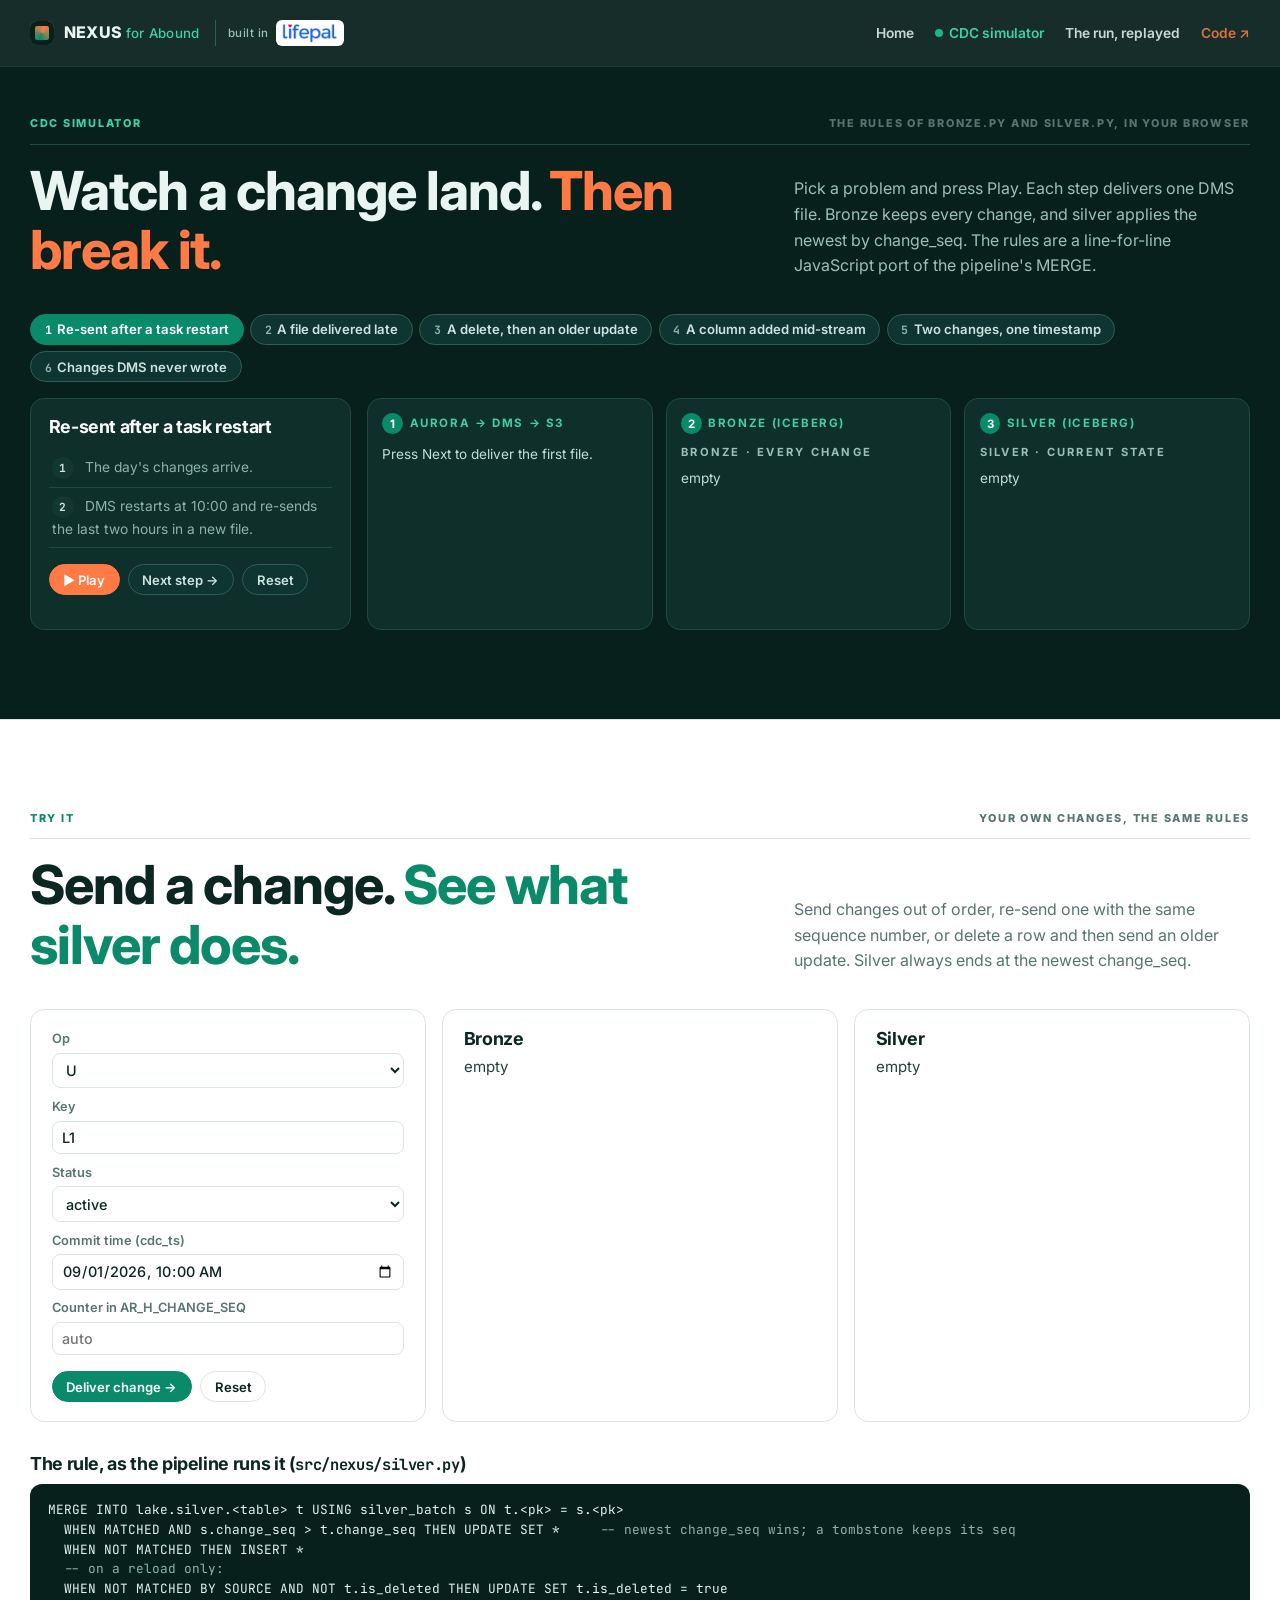
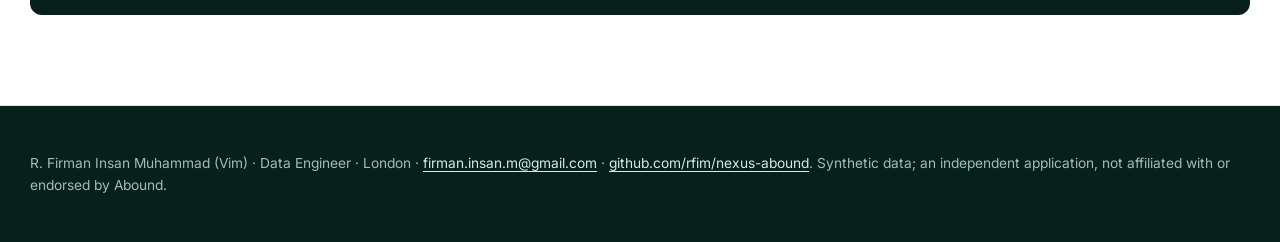
==== cdc.html @ 536d0069 "Site: a CDC simulator and a replay of the last run cdc.html steps through the six CDC problems with " ====
<!doctype html>
<html lang="en-GB">
<head>
<meta charset="utf-8">
<meta name="viewport" content="width=device-width, initial-scale=1">
<title>CDC simulator · NEXUS for Abound</title>
<meta name="description" content="Step through six CDC problems as changes move from Aurora through DMS into Iceberg bronze and silver, applied by the same rules as the pipeline.">
<link rel="icon" href="assets/favicon.svg" type="image/svg+xml">
<link rel="preconnect" href="https://fonts.googleapis.com"><link rel="preconnect" href="https://fonts.gstatic.com" crossorigin>
<link href="https://fonts.googleapis.com/css2?family=Inter:wght@300;400;500;600;700;800&family=JetBrains+Mono:wght@400;600&display=swap" rel="stylesheet">
<link rel="stylesheet" href="assets/site.css">
<link rel="stylesheet" href="assets/abound.css">
</head>
<body>
<a class="skip" href="#main">Skip to content</a>
<header class="site-header"><div class="shell">
  <a class="brand" href="index.html"><span class="brand-mark" aria-hidden="true"></span><span>NEXUS <small>for Abound</small></span><span class="built-in"><small>built in</small><span class="logo-chip"><img src="assets/lifepal.png" alt="Lifepal" width="56" height="20"></span></span></a>
  <nav aria-label="Primary">
    <a href="index.html" class="keep">Home</a>
    <a href="cdc.html" aria-current="page" class="keep"><span class="live" aria-hidden="true"></span>CDC simulator</a>
    <a href="orchestrator.html" class="keep">The run, replayed</a>
    <a href="https://github.com/rfim/nexus-abound" class="nav-code keep">Code ↗</a>
  </nav>
</div></header>
<main id="main">
<section class="section dark" style="padding-top:3rem">
  <div class="shell">
    <div class="index"><span>CDC simulator</span><span>the rules of bronze.py and silver.py, in your browser</span></div>
    <div class="head"><h2>Watch a change land. <em>Then break it.</em></h2>
      <p>Pick a problem and press Play. Each step delivers one DMS file. Bronze keeps every change, and silver applies the newest by change_seq. The rules are a line-for-line JavaScript port of the pipeline's MERGE.</p></div>
    <div class="sim-tabs" id="sim-tabs" role="tablist" aria-label="CDC problems"></div>
    <div class="sim" id="sim">
      <div class="sim-side"><h3 class="sim-title"></h3><ol class="sim-steps"></ol>
        <div class="controls"><button class="primary" id="sim-play">▶ Play</button><button id="sim-next">Next step →</button><button id="sim-reset">Reset</button></div>
        <p class="sim-lesson"></p></div>
      <div class="lanes">
        <div class="lane"><div class="lane-head"><span>1</span>Aurora → DMS → S3</div><div class="lane-file"></div></div>
        <div class="lane"><div class="lane-head"><span>2</span>Bronze (Iceberg)</div><div class="lane-bronze"></div></div>
        <div class="lane"><div class="lane-head"><span>3</span>Silver (Iceberg)</div><div class="lane-silver"></div></div>
      </div>
    </div>
  </div>
</section>
<section class="section alt">
  <div class="shell">
    <div class="index"><span>Try it</span><span>your own changes, the same rules</span></div>
    <div class="head"><h2>Send a change. <em>See what silver does.</em></h2>
      <p>Send changes out of order, re-send one with the same sequence number, or delete a row and then send an older update. Silver always ends at the newest change_seq.</p></div>
    <div class="grid g3">
      <form class="card" id="try">
        <label>Op <select name="op"><option>I</option><option selected>U</option><option>D</option></select></label>
        <label>Key <input name="key" value="L1"></label>
        <label>Status <select name="status"><option>active</option><option>in_arrears</option><option>defaulted</option><option>repaid</option></select></label>
        <label>Commit time (cdc_ts) <input type="datetime-local" name="ts" value="2026-09-01T10:00"></label>
        <label>Counter in AR_H_CHANGE_SEQ <input type="number" name="n" min="0" placeholder="auto"></label>
        <div class="controls"><button class="primary" type="submit">Deliver change →</button><button type="button" id="try-reset">Reset</button></div>
      </form>
      <div class="card"><h3>Bronze</h3><div id="try-bronze"></div></div>
      <div class="card"><h3>Silver</h3><div id="try-silver"></div></div>
    </div>
    <h3 style="margin:2rem 0 .6rem">The rule, as the pipeline runs it (<code>src/nexus/silver.py</code>)</h3>
    <pre>MERGE INTO lake.silver.&lt;table&gt; t USING silver_batch s ON t.&lt;pk&gt; = s.&lt;pk&gt;
  WHEN MATCHED AND s.change_seq &gt; t.change_seq THEN UPDATE SET *     <span class="c">-- newest change_seq wins; a tombstone keeps its seq</span>
  WHEN NOT MATCHED THEN INSERT *
  <span class="c">-- on a reload only:</span>
  WHEN NOT MATCHED BY SOURCE AND NOT t.is_deleted THEN UPDATE SET t.is_deleted = true</pre>
  </div>
</section>
</main>
<footer><div class="shell">
  <p>R. Firman Insan Muhammad (Vim) · Data Engineer · London · <a href="mailto:firman.insan.m@gmail.com">firman.insan.m@gmail.com</a> · <a href="https://github.com/rfim/nexus-abound">github.com/rfim/nexus-abound</a>. Synthetic data; an independent application, not affiliated with or endorsed by Abound.</p>
</div></footer>
<script src="assets/common.js"></script>
<script src="assets/cdc.js"></script>
</body></html>
---- assets/site.css ----
/* NEXUS for Abound. Abound-toned palette (approximate): deep green ink, fresh green, warm coral accent. */
:root{
  --ink:#0c2622;--ink2:#23413c;--navy:#08201c;--navy2:#0f2f2a;--muted:#587470;--line:#dbe7e3;--wash:#eef7f3;
  --violet:#0b8a6a;--violet2:#3fd0a4;--pink:#ff7a45;--mint:#14b88a;--amber:#b07a00;--amber-bg:#fff6df;--red:#d93a5b;
  --paper:#f8fbf9;--white:#fff;--width:1220px;
  --font:"Inter",system-ui,-apple-system,"Segoe UI",sans-serif;
  --mono:"JetBrains Mono","SFMono-Regular",Consolas,ui-monospace,monospace;
}
*{box-sizing:border-box}
html{scroll-behavior:smooth}
body{margin:0;color:var(--ink);background:var(--paper);font:400 16px/1.6 var(--font);-webkit-font-smoothing:antialiased}
a{color:inherit;text-decoration:none}
button{font:inherit;cursor:pointer}
code,.mono{font-family:var(--mono);font-size:.86em}
:focus-visible{outline:3px solid var(--violet2);outline-offset:3px}
.shell{width:min(calc(100% - 2rem),var(--width));margin-inline:auto}
.skip{position:absolute;left:1rem;top:-5rem;z-index:100;background:#fff;padding:.5rem 1rem}.skip:focus{top:1rem}
h1,h2,h3{letter-spacing:-.02em;margin:0;line-height:1.1}
h2{font-size:clamp(2rem,4.2vw,3.4rem);font-weight:750}
h2 em{font-style:normal;color:var(--violet)}
h3{font-size:1.12rem;font-weight:700}
p{margin:.4rem 0}
.kicker{font-size:.7rem;letter-spacing:.2em;text-transform:uppercase;font-weight:700;color:var(--violet)}
.lede{color:var(--ink2);font-size:1.08rem;max-width:62ch}
.section{padding:clamp(3.5rem,7vw,6rem) 0}
.section.alt{background:#fff;border-block:1px solid var(--line)}
.section.dark{background:var(--navy);color:#e8f5f1}
.section.dark .lede,.section.dark p{color:#c4ddd6}
.section.dark h2 em{color:var(--pink)}
.head{display:grid;grid-template-columns:minmax(0,1.1fr) minmax(260px,.7fr);gap:3rem;align-items:end;margin:1rem 0 2.2rem}
.head>p{color:var(--muted);margin:0}
.section.dark .head>p{color:#9cc0b7}
.index{display:flex;justify-content:space-between;border-bottom:1px solid var(--line);padding-bottom:.7rem;font-size:.68rem;
  font-weight:800;letter-spacing:.16em;text-transform:uppercase;color:var(--violet)}
.index span:last-child{color:var(--muted)}
.section.dark .index{border-color:#1f4a42;color:var(--violet2)}
.grid{display:grid;gap:1rem}
.g2{grid-template-columns:repeat(2,minmax(0,1fr))}.g3{grid-template-columns:repeat(3,minmax(0,1fr))}
.g4{grid-template-columns:repeat(4,minmax(0,1fr))}.g5{grid-template-columns:repeat(5,minmax(0,1fr))}
.card{background:#fff;border:1px solid var(--line);border-radius:14px;padding:1.2rem 1.3rem}
.card p,.card li{color:var(--ink2);font-size:.94rem}
.section.dark .card{background:var(--navy2);border-color:#1f4a42}
.section.dark .card p,.section.dark .card li{color:#c4ddd6}
.card.top-v{border-top:4px solid var(--violet)}.card.top-p{border-top:4px solid var(--pink)}
.big{font-size:clamp(1.8rem,3vw,2.5rem);font-weight:800;letter-spacing:-.03em;color:var(--violet);line-height:1}
.big.p{color:var(--pink)}
.chip{display:inline-flex;align-items:center;gap:.35rem;font-size:.78rem;font-weight:650;padding:.25rem .7rem;border-radius:99px;
  background:var(--wash);color:var(--violet);border:1px solid var(--line);margin:.15rem .2rem .15rem 0}
.chip.dark{background:#12382f;border-color:#2a5a50;color:#d3ece5}
.callout{background:var(--wash);border-left:3px solid var(--violet);padding:.8rem 1rem;border-radius:0 10px 10px 0;font-size:.94rem;color:var(--ink2)}
.callout.amber{background:var(--amber-bg);border-left-color:var(--amber)}
.callout.pink{border-left-color:var(--pink)}
table{border-collapse:collapse;width:100%}
th{font-size:.68rem;letter-spacing:.14em;text-transform:uppercase;color:var(--muted);text-align:left;padding:.55rem .6rem;border-bottom:1.5px solid var(--ink)}
td{padding:.55rem .6rem;border-bottom:1px solid var(--line);vertical-align:top;font-size:.92rem}
td.k{font-weight:700}
.num{text-align:right;font-variant-numeric:tabular-nums}
.tablewrap{overflow-x:auto;border:1px solid var(--line);border-radius:12px;background:#fff}
.tablewrap table td,.tablewrap table th{white-space:nowrap}
pre{background:var(--navy);color:#e3f3ee;border-radius:12px;padding:1rem 1.1rem;font:400 .8rem/1.55 var(--mono);overflow-x:auto;margin:0}
pre .c{color:#8fb3aa}pre .k{color:var(--pink)}pre .s{color:#7ce0bf}pre .n{color:#ffd27a}
.button{display:inline-flex;align-items:center;gap:.7rem;min-height:46px;padding:.65rem 1.05rem;border-radius:10px;font-weight:700;font-size:.9rem;
  transition:transform .15s,background .15s;border:1px solid transparent}
.button:hover{transform:translateY(-2px)}
.b-primary{background:var(--violet);color:#fff}.b-primary:hover{background:#10a27d}
.b-pink{background:var(--pink);color:#fff}
.b-ghost{border-color:#2e5f55;color:#e8f5f1;background:rgba(255,255,255,.04)}.b-ghost:hover{border-color:var(--violet2)}
.b-light{border-color:var(--line);background:#fff;color:var(--ink)}
.live{width:8px;height:8px;border-radius:50%;background:var(--mint);box-shadow:0 0 0 0 rgba(20,184,138,.6);animation:ping 2s infinite}
@keyframes ping{0%{box-shadow:0 0 0 0 rgba(20,184,138,.6)}80%,100%{box-shadow:0 0 0 9px rgba(20,184,138,0)}}

/* header */
.site-header{position:sticky;top:0;z-index:30;background:rgba(8,32,28,.94);backdrop-filter:blur(10px);color:#e8f5f1;border-bottom:1px solid #1a3f38}
.site-header .shell{display:flex;align-items:center;justify-content:space-between;gap:1.5rem;min-height:66px}
.brand{display:flex;align-items:center;gap:.6rem;font-weight:800;letter-spacing:.02em}
.brand-mark{width:24px;height:24px;border-radius:7px;background:conic-gradient(from 200deg,var(--violet),var(--pink),var(--violet));
  box-shadow:inset 0 0 0 5px var(--navy)}
.brand small{color:var(--violet2);font-weight:500}
.site-header nav{display:flex;gap:1.3rem;flex-wrap:wrap;justify-content:flex-end;font-size:.86rem;font-weight:600}
.site-header nav a{opacity:.85;display:inline-flex;align-items:center;gap:.4rem}.site-header nav a:hover,.site-header nav a[aria-current]{opacity:1;color:var(--violet2)}
.nav-code{color:var(--pink)!important}

/* hero */
.hero{position:relative;overflow:hidden;background:radial-gradient(110% 90% at 85% 10%,#0f5c4a 0%,#0f3530 35%,#08201c 70%);color:#e8f5f1;
  padding:clamp(3.5rem,8vw,6.5rem) 0 clamp(3rem,6vw,4.5rem)}
.hero canvas{position:absolute;inset:0;width:100%;height:100%;opacity:.75}
.hero .shell{position:relative}
.built{display:flex;align-items:center;gap:1rem;flex-wrap:wrap;margin-bottom:2rem}
.built small{display:block;font-size:.66rem;letter-spacing:.2em;text-transform:uppercase;color:#9cc0b7;margin-bottom:.35rem}
.logo-tile{display:inline-flex;background:#fff;border-radius:10px;padding:.45rem .8rem;box-shadow:0 6px 24px rgba(0,0,0,.25)}
.logo-tile img{height:28px;width:auto;display:block}
.built i{font-style:normal;color:var(--pink);font-weight:800;font-size:1.5rem}
.built b{font-size:1.55rem;letter-spacing:-.02em}
.hero h1{font-size:clamp(3.6rem,10vw,7.5rem);font-weight:800;letter-spacing:-.05em;line-height:.95}
.hero .sub{font-size:clamp(1.15rem,2.2vw,1.6rem);color:var(--violet2);font-weight:650;margin-top:.6rem;max-width:30ch}
.hero .lede{color:#cde3dd;margin-top:1.2rem;max-width:66ch}
.cta{display:flex;flex-wrap:wrap;gap:.7rem;margin-top:1.8rem}
.proof{display:flex;flex-wrap:wrap;gap:.4rem;margin-top:1.6rem;align-items:center}
.proof b{font-size:.68rem;letter-spacing:.18em;color:var(--pink);margin-right:.4rem}

/* path */
.path{display:grid;grid-template-columns:repeat(5,minmax(0,1fr));gap:.8rem;position:relative}
.step{background:#fff;border:1px solid var(--line);border-radius:14px;padding:1rem;position:relative}
.step .n{font-size:.68rem;letter-spacing:.18em;color:var(--violet);font-weight:800}
.step .big{font-size:1.7rem;margin:.35rem 0}
.step:nth-child(2n) .big{color:var(--pink)}
.step p{font-size:.86rem;color:var(--ink2)}
.step:not(:last-child)::after{content:"→";position:absolute;right:-.75rem;top:42%;color:var(--violet);font-weight:800;z-index:2}

/* integrations */
.integrations{display:grid;grid-template-columns:repeat(3,minmax(0,1fr));gap:1rem}
.integration{border-radius:16px;padding:1.2rem;background:linear-gradient(160deg,#133f37,#0c2d28);border:1px solid #285a50}
.integration h3{color:#fff;margin-bottom:.6rem}
.integration .chip{background:#18463d;border-color:#2e5f55;color:#dcefe9}

/* footer */
footer{background:var(--navy);color:#9cc0b7;font-size:.86rem;padding:2.5rem 0}
footer a{color:#d3ece5;text-decoration:underline;text-underline-offset:3px}

/* MCP stage */
.stage{position:relative;background:radial-gradient(90% 120% at 50% 0%,#1d1f63 0%,#0d0e33 60%);border:1px solid #1f4a42;border-radius:20px;overflow:hidden}
.stage svg{display:block;width:100%;height:auto}
.svgwrap{overflow-x:auto}
.node rect{fill:#16184d;stroke:#2e5f55;stroke-width:1.5;transition:fill .35s,stroke .35s}
.node text{fill:#e3f3ee;font:600 15px var(--font)}
.node text.sm{font:500 11.5px var(--font);fill:#9cc0b7}
.node.on rect{fill:#2a1f86;stroke:var(--violet2)}
.node.hot rect{fill:#4a1f6e;stroke:var(--pink)}
.node.off rect{opacity:.35}
.wire{fill:none;stroke:#285a50;stroke-width:2;stroke-dasharray:6 7}
.wire.on{stroke:var(--violet2);animation:dash 1s linear infinite}
.wire.hot{stroke:var(--pink);animation:dash .7s linear infinite}
@keyframes dash{to{stroke-dashoffset:-26}}
.packet{filter:drop-shadow(0 0 6px rgba(255,79,139,.9))}
.tool-pill{transition:opacity .4s,transform .4s}
.stage-ui{display:grid;grid-template-columns:minmax(0,1.35fr) minmax(300px,1fr);gap:0;border-top:1px solid #1f4a42}
.steps-list{list-style:none;margin:0;padding:1rem 1.2rem;max-height:430px;overflow:auto;border-right:1px solid #1f4a42}
.steps-list li{display:grid;grid-template-columns:28px 1fr;gap:.6rem;padding:.55rem .4rem;border-radius:10px;color:#9d9cd0;font-size:.9rem;cursor:pointer}
.steps-list li b{color:#d3ece5;display:block;font-size:.92rem}
.steps-list li .dot{width:24px;height:24px;border-radius:50%;border:1.5px solid #2e5f55;display:grid;place-items:center;font-size:.72rem;font-weight:800;color:#8fb3aa}
.steps-list li.done .dot{background:var(--violet);border-color:var(--violet);color:#fff}
.steps-list li.now{background:#12382f}
.steps-list li.now .dot{background:var(--pink);border-color:var(--pink);color:#fff;animation:ping 1.6s infinite}
.wirelog{padding:1rem 1.1rem;background:#090a26;max-height:430px;overflow:auto;font:400 .76rem/1.5 var(--mono);color:#cde3dd}
.wirelog .msg{border-left:2px solid #2e5f55;padding:.35rem .6rem;margin-bottom:.55rem;white-space:pre-wrap;word-break:break-word;animation:fadein .35s}
.wirelog .msg.req{border-color:var(--violet2)}.wirelog .msg.res{border-color:var(--mint)}.wirelog .msg.err{border-color:var(--pink)}
.wirelog .msg .dir{display:block;font-size:.66rem;letter-spacing:.14em;text-transform:uppercase;color:#8fb3aa;margin-bottom:.15rem}
@keyframes fadein{from{opacity:0;transform:translateY(4px)}to{opacity:1;transform:none}}
.controls{display:flex;flex-wrap:wrap;gap:.5rem;align-items:center;padding:.9rem 1.2rem;border-top:1px solid #1f4a42;background:#0c0d2e}
.controls button,.controls select{background:#12382f;color:#e8f5f1;border:1px solid #2e5f55;border-radius:9px;padding:.45rem .8rem;font-weight:650;font-size:.85rem}
.controls button.primary{background:var(--violet);border-color:var(--violet)}
.controls .grow{flex:1}
.controls label{font-size:.78rem;color:#9cc0b7}
.caption{padding:1rem 1.2rem;color:#e8f5f1;font-size:1rem;min-height:3.2rem;border-top:1px solid #1f4a42;background:#0c2d28}
.caption b{color:var(--pink)}

/* story tabs */
.tabs{display:flex;flex-wrap:wrap;gap:.4rem;margin:0 0 .8rem}
.tabs [role=tab]{border:1px solid #2e5f55;background:#14164a;color:#cde3dd;border-radius:10px;padding:.6rem 1rem;font-weight:700;font-size:.88rem}
.tabs [role=tab][aria-selected=true]{background:var(--violet);border-color:var(--violet);color:#fff}
.tabs [role=tab][data-view=lifepal][aria-selected=true]{background:#1f6fe0;border-color:#1f6fe0}
.tabs [role=tab][data-view=lesson][aria-selected=true]{background:var(--pink);border-color:var(--pink)}
.stage[data-view=lifepal] .caption{background:#0f2a5c}.stage[data-view=lifepal] .caption b{color:#8fc2ff}
.stage[data-view=lesson] .caption{background:#3a1240}
.lesson{border-radius:12px;padding:.8rem 1rem;margin-top:.2rem}
.lesson b{display:block;font-size:.72rem;letter-spacing:.16em;text-transform:uppercase;margin-bottom:.2rem}
.lesson.lifepal{background:#e9f2ff;border-left:4px solid #1f6fe0}.lesson.lifepal b{color:#1f6fe0}
.lesson.lesson{background:#ffeef4;border-left:4px solid var(--pink)}.lesson.lesson b{color:var(--pink)}

/* code: editor + console */
.ide{display:grid;grid-template-columns:250px minmax(0,1fr);border:1px solid #1f4a42;border-radius:16px;overflow:hidden;background:#0a0b27;height:720px}
.tree{overflow:auto;border-right:1px solid #1f4a42;padding:.6rem 0;background:#0c0d2e}
.tree-dir{font:700 .68rem var(--mono);letter-spacing:.08em;color:#8fb3aa;padding:.7rem .9rem .25rem}
.tree-file{display:flex;justify-content:space-between;align-items:center;width:100%;border:0;background:none;color:#d3ece5;text-align:left;padding:.28rem .9rem .28rem 1.3rem;font:500 .8rem var(--mono)}
.tree-file:hover{background:#17195a}.tree-file.active{background:#2a1f86;color:#fff}
.dot-browser,.dot-spark,.dot-tests,.dot-view{display:inline-block;width:8px;height:8px;border-radius:50%;flex:none}
.dot-browser{background:var(--mint)}.dot-local{background:#5fb4ff;display:inline-block;width:8px;height:8px;border-radius:50%;flex:none}.dot-spark{background:#f0a23a}.dot-tests{background:var(--violet2)}.dot-view{background:#4a4d86}
.ide-main{display:grid;grid-template-rows:auto minmax(0,1fr) 230px;min-width:0}
.ide-bar{display:flex;align-items:center;gap:.5rem;padding:.55rem .8rem;border-bottom:1px solid #1f4a42;background:#0c2d28;flex-wrap:wrap}
.ide-bar code{color:#fff;font-size:.82rem}.ide-bar .grow{flex:1}
.ide-bar button,.ide-bar a.ghost{border:1px solid #2e5f55;background:#12382f;color:#e8f5f1;border-radius:8px;padding:.35rem .7rem;font-size:.8rem;font-weight:650}
.ide-bar button.primary{background:var(--violet);border-color:var(--violet)}.ide-bar button:disabled{opacity:.45;cursor:not-allowed}
.ide-bar kbd{font:500 .66rem var(--mono);opacity:.75;margin-left:.3rem}
.badge,.pill{font:700 .66rem var(--font);letter-spacing:.04em;padding:.18rem .55rem;border-radius:99px}
.b-run{background:#0d3b30;color:#7ce0bf}.b-spark{background:#3d2a0c;color:#f6c27a}.b-test{background:#241f73;color:#cfc7ff}.b-view{background:#12382f;color:#9cc0b7}.b-dirty{background:#4a1f3a;color:#ff9cc0}.b-local{background:#0f2a5c;color:#9fd0ff}
.editor{min-height:0;overflow:hidden}
.CodeMirror{height:100%;font:400 .8rem/1.55 var(--mono)}
.cm-s-nexus.CodeMirror{background:#0a0b27;color:#e3f3ee}.cm-s-nexus .CodeMirror-gutters{background:#0c0d2e;border-right:1px solid #1a3f38}
.cm-s-nexus .CodeMirror-linenumber{color:#4f5290}.cm-s-nexus .CodeMirror-cursor{border-left:2px solid var(--pink)}
.cm-s-nexus .CodeMirror-selected,.cm-s-nexus.CodeMirror-focused .CodeMirror-selected{background:#2a2d78}
.cm-s-nexus .cm-keyword{color:#ff7aa8}.cm-s-nexus .cm-def{color:#8fc2ff}.cm-s-nexus .cm-string{color:#7ce0bf}.cm-s-nexus .cm-comment{color:#7b7eb8;font-style:italic}
.cm-s-nexus .cm-number,.cm-s-nexus .cm-atom{color:#ffd27a}.cm-s-nexus .cm-builtin{color:#c4b5ff}.cm-s-nexus .cm-variable-2,.cm-s-nexus .cm-meta{color:#b9b7ff}.cm-s-nexus .cm-property{color:#d3ece5}
.console{margin:0;border-radius:0;border-top:1px solid #1f4a42;background:#070820;color:#e3f3ee;overflow:auto;font-size:.76rem;white-space:pre-wrap}
.o-note{color:#9cc0b7}.o-err{color:#ff8fb0}.o-ok{color:#7ce0bf}.o-cmd{color:#ffd27a}
.legend{display:flex;gap:1.2rem;flex-wrap:wrap;margin-top:.7rem;font-size:.8rem;color:#9cc0b7}.legend i{margin-right:.35rem}
.tasklink{color:#d3ece5;text-decoration:none}.tasklink:hover{color:#fff;text-decoration:underline}.tasklink i{font:400 .7rem var(--mono);color:#8fb3aa;font-style:normal;margin-left:.3rem}
.suite{background:#fff}.suite summary{display:flex;gap:.8rem;align-items:center;flex-wrap:wrap}.suite summary span:nth-child(2){color:var(--muted);font-size:.86rem;flex:1}
.linkish{border:0;background:none;color:var(--violet);font-weight:700;text-decoration:underline}
.tlist{list-style:none;margin:.6rem 0 0;padding:0;columns:2;column-gap:1.5rem;font:400 .76rem var(--mono)}
.tlist li{break-inside:avoid;padding:.12rem 0}.tlist li span{display:inline-block;width:1.2rem}.tlist li i{color:var(--muted);font-style:normal;margin-left:.4rem}
.tlist li.passed span{color:var(--mint)}.tlist li.failed{color:var(--red)}.tlist li.skipped{color:var(--muted)}
#t-live .tlist{columns:2}
@media (max-width:980px){.ide{grid-template-columns:1fr;height:auto}.tree{max-height:220px;border-right:0;border-bottom:1px solid #1f4a42}.ide-main{grid-template-rows:auto 420px 220px}.tlist{columns:1}}

/* chat */
.chat{display:grid;grid-template-columns:minmax(0,1fr) minmax(0,1.1fr);gap:1rem}
.asks{display:flex;flex-wrap:wrap;gap:.45rem}
.asks button{background:#fff;border:1px solid var(--line);border-radius:99px;padding:.45rem .85rem;font-size:.85rem;color:var(--ink);font-weight:550}
.asks button:hover{border-color:var(--violet);color:var(--violet)}
.asks button.refuse{border-style:dashed}
.chatbox{display:flex;gap:.5rem;margin-top:.8rem}
.chatbox input{flex:1;border:1px solid var(--line);border-radius:10px;padding:.7rem .9rem;font:inherit}
.answer{background:#fff;border:1px solid var(--line);border-radius:14px;padding:1.1rem;min-height:280px}
.answer .bubble{background:var(--wash);border-radius:12px;padding:.8rem 1rem;margin:.6rem 0;font-size:.98rem}
.answer .bubble.no{background:#ffeef3;border:1px solid #ffc7d6}
.answer .cite{font-size:.8rem;color:var(--muted);border-top:1px dashed var(--line);margin-top:.6rem;padding-top:.5rem}
.trace{font:400 .76rem/1.5 var(--mono);background:var(--navy);color:#cde3dd;border-radius:10px;padding:.7rem .9rem;margin-top:.6rem;white-space:pre-wrap}
.persona{display:flex;gap:.4rem;flex-wrap:wrap;margin-bottom:.8rem}
.persona button{border:1px solid var(--line);background:#fff;border-radius:10px;padding:.45rem .8rem;font-size:.85rem;font-weight:650}
.persona button[aria-pressed=true]{background:var(--ink);color:#fff;border-color:var(--ink)}

/* run page */
.bars{display:grid;gap:.35rem}
.bar{display:grid;grid-template-columns:minmax(200px,1.2fr) 3fr 60px;gap:.7rem;align-items:center;font-size:.86rem}
.bar .track{height:14px;background:var(--wash);border-radius:6px;position:relative;overflow:hidden}
.bar .fill{position:absolute;top:0;bottom:0;background:linear-gradient(90deg,var(--violet),var(--pink));border-radius:6px;transform-origin:left;animation:grow .9s ease-out both}
@keyframes grow{from{transform:scaleX(0)}to{transform:scaleX(1)}}
.pass{color:var(--mint);font-weight:700}.fail{color:var(--red);font-weight:700}
details{border:1px solid var(--line);border-radius:12px;background:#fff;padding:.7rem 1rem;margin:.5rem 0}
details summary{cursor:pointer;font-weight:650}
.delta-up{color:var(--mint)}.delta-down{color:var(--red)}

/* on-call */
.timeline{position:relative;padding-left:1.6rem}
.timeline::before{content:"";position:absolute;left:.45rem;top:.3rem;bottom:.3rem;width:2px;background:var(--line)}
.tl{position:relative;margin-bottom:1rem;opacity:.25;transition:opacity .5s}
.tl.on{opacity:1}
.tl::before{content:"";position:absolute;left:-1.42rem;top:.35rem;width:14px;height:14px;border-radius:50%;background:#fff;border:3px solid var(--violet)}
.tl.on::before{background:var(--violet)}
.tl .t{font:700 .78rem var(--mono);color:var(--pink)}
.diff{font:400 .8rem/1.55 var(--mono);background:var(--navy);color:#cde3dd;border-radius:10px;padding:.8rem 1rem;white-space:pre-wrap;overflow-wrap:anywhere}
.diff .add{color:#7ce0bf}.diff .del{color:#ff8fb0}

.oncall-grid{grid-template-columns:minmax(0,1.3fr) minmax(0,1fr);gap:2rem}
.grid>*,.chat>*,.stage-ui>*,.head>*,.integrations>*,.path>*{min-width:0}
pre,.trace,.wirelog{max-width:100%;overflow-wrap:anywhere}
.trace{white-space:pre-wrap}
.controls select{max-width:100%}
@media (max-width:980px){
  .oncall-grid{grid-template-columns:1fr}
  .head,.stage-ui,.chat{grid-template-columns:1fr}
  .g3,.g4,.g5,.path,.integrations{grid-template-columns:repeat(2,minmax(0,1fr))}
  .step:not(:last-child)::after{display:none}
  .steps-list{border-right:0;border-bottom:1px solid #1f4a42}
  .site-header nav{gap:.8rem;font-size:.8rem}
}
@media (max-width:620px){
  .controls{gap:.4rem}.controls .grow{display:none}.controls label{width:100%}.controls select{width:100%}
  .built b{font-size:1.2rem}
  .stage svg{min-width:720px}
  .hero h1{font-size:3.4rem}
  .g2,.g3,.g4,.g5,.path,.integrations{grid-template-columns:1fr}
  .bar{grid-template-columns:1fr}
  .site-header nav a:not(.keep){display:none}
}
@media (prefers-reduced-motion:reduce){*{animation:none!important;transition:none!important}}
.bar>*{min-width:0}.tasklink,.tlist li,.suite summary{overflow-wrap:anywhere}
@media (max-width:620px){.tasklink i{display:block;margin-left:0}.tlist li i{display:block;margin-left:1.2rem}}

.section.dark #agent-report p,.section.dark #agent-report li{color:var(--ink2)}.section.dark #agent-report b,.section.dark #agent-report h3{color:var(--ink)}
#agent-trace,#agent-report{min-width:0;overflow-wrap:anywhere}
/* editor: Code | Lineage tabs */
.ide-tabs{display:flex;background:#0a0b27;border:1px solid #2e5f55;border-radius:9px;padding:2px;gap:2px}
.ide-bar .ide-tabs button{border:0;background:none;color:#9cc0b7;padding:.28rem .7rem;border-radius:7px}
.ide-bar .ide-tabs button.on{background:#2a1f86;color:#fff}
.lineage{min-height:0;overflow:auto;background:#0a0b27;display:grid;grid-template-columns:minmax(0,1fr) 260px}
.lineage[hidden]{display:none}
#lin-svg{width:100%;min-width:640px;height:auto;display:block}
.lin-info{overflow-wrap:anywhere;border-left:1px solid #1f4a42;padding:.8rem .9rem;font-size:.8rem;color:#d3ece5;overflow:auto}
.lin-info h4{margin:.7rem 0 .3rem;font:700 .66rem var(--mono);letter-spacing:.12em;text-transform:uppercase;color:#8fb3aa}
.lin-info ul{list-style:none;margin:0;padding:0;font:400 .74rem var(--mono)}.lin-info li{padding:.1rem 0}
.lin-info button{border:0;background:none;color:#c4b5ff;font:inherit;padding:0;text-decoration:underline;text-align:left}
.ln rect{fill:#141650;stroke:#2f3270;stroke-width:1}.ln text{font:500 10.5px var(--mono);fill:#8fb3aa;pointer-events:none}
.ln{cursor:pointer}.ln:hover rect{stroke:#8fb3aa}
.ln.w rect{fill:#5a1f4a;stroke:var(--pink);stroke-width:1.6}.ln.w text{fill:#fff}
.ln.r rect{fill:#24206e;stroke:#8f7dff;stroke-width:1.6}.ln.r text{fill:#fff}
.ln.sel rect{stroke:#ffd27a;stroke-width:2.2}
.ln .bad{fill:#ff8fb0;font-weight:700}.ln .ok{fill:#7ce0bf;font-weight:700}
.le{fill:none;stroke:#23265e;stroke-width:1.1}.le.hot{stroke:#c4b5ff;stroke-width:1.8;stroke-dasharray:5 4;animation:lin-flow 1s linear infinite}
@keyframes lin-flow{to{stroke-dashoffset:-9}}
@media (prefers-reduced-motion:reduce){.le.hot{animation:none}}
.lin-key{display:flex;gap:.8rem;flex-wrap:wrap;font-size:.72rem;color:#9cc0b7;margin-top:.4rem}.lin-key i{display:inline-block;width:10px;height:10px;border-radius:3px;margin-right:.3rem;vertical-align:-1px}
@media (max-width:760px){.lineage{grid-template-columns:1fr}.lin-info{border-left:0;border-top:1px solid #1f4a42}}
/* run page: the seven sections under the editor, side by side */
.strip-nav{position:sticky;top:0;z-index:5;background:#08201c;border-top:1px solid #1f4a42;border-bottom:1px solid #1f4a42}
.strip-nav .shell{display:flex;align-items:center;gap:.4rem;padding-top:.6rem;padding-bottom:.6rem;overflow-x:auto;scrollbar-width:none}
.strip-nav .shell::-webkit-scrollbar{display:none}
.strip-nav button{flex:none;border:1px solid #2e5f55;background:#0f3530;color:#cde3dd;border-radius:99px;padding:.32rem .75rem;font:600 .78rem var(--font);white-space:nowrap}
.strip-nav button b{font:700 .72rem var(--mono);color:#8fb3aa;margin-right:.35rem}
.strip-nav button.on{background:var(--violet);border-color:var(--violet);color:#fff}.strip-nav button.on b{color:#fff}
.strip-nav .arrow{padding:.32rem .6rem}.strip-nav .grow{flex:1}
.hstrip{display:flex;overflow-x:auto;overflow-y:hidden;scroll-snap-type:x mandatory;align-items:flex-start;scroll-behavior:smooth;transition:height .3s;scrollbar-width:thin}
.hstrip>section{flex:0 0 100%;min-width:0;scroll-snap-align:start}
@media (prefers-reduced-motion:reduce){.hstrip{scroll-behavior:auto;transition:none}}
.suite summary span:nth-child(2){min-width:14rem}
/* header: "built in Lifepal" next to the brand */
.built-in{display:inline-flex;align-items:center;gap:.45rem;margin-left:.35rem;padding-left:.75rem;border-left:1px solid #2e5f55}
.built-in small{color:#9cc0b7;font:500 .72rem var(--font);letter-spacing:.04em;white-space:nowrap}
.logo-chip{display:inline-flex;align-items:center;background:#fff;border-radius:6px;padding:3px 6px}
.logo-chip img{display:block;width:56px;height:auto}
@media (max-width:520px){.built-in{padding-left:.5rem;margin-left:.15rem;flex-direction:column;align-items:flex-start;gap:.15rem}.built-in small{font-size:.62rem}.logo-chip img{width:44px}}
.brand-mark{flex:none}
---- assets/abound.css ----
/* Components for NEXUS for Abound, on top of site.css. */
.g1{grid-template-columns:minmax(0,1fr)}
.card p.how{margin-top:.6rem;padding-top:.6rem;border-top:1px dashed #2e5f55;color:#e8f5f1}
.section.dark .tablewrap{background:#0f2f2a;border-color:#1f4a42}
.section.dark .tablewrap td{border-color:#1f4a42;color:#dcefe9}.section.dark .tablewrap th{color:#9cc0b7;border-color:#9cc0b7}
.section.dark .tablewrap code b{color:var(--pink)}
.checklist div{display:flex;justify-content:space-between;gap:1rem;border-bottom:1px solid var(--line);padding:.32rem 0;font-size:.86rem}
.incident{border-left:4px solid var(--pink)}
.task{display:grid;grid-template-columns:minmax(0,22rem) minmax(0,1fr) 3.5rem;gap:.8rem;align-items:center;font-size:.82rem;padding:.18rem 0}
.task .bar{position:relative;height:10px;background:var(--wash);border-radius:99px}
.task .bar i{position:absolute;top:0;bottom:0;background:var(--violet);border-radius:99px}
.lbar{margin:.7rem 0}.lbar .lbl{font-size:.8rem;color:#c4ddd6}
.lbar .track{height:12px;background:#0b2a25;border-radius:99px;margin:.25rem 0;overflow:hidden}
.lbar .track i{display:block;height:100%;border-radius:99px;background:#5b7a74}
.lbar .track i.merged{background:var(--violet2)}.lbar .track i.compacted{background:var(--pink)}
.lbar .val{font:600 .74rem var(--mono);color:#e8f5f1}
svg .grid{stroke:var(--line)}svg .ax{font:500 11px var(--font);fill:var(--muted)}
svg .pred{fill:var(--violet)}svg .obs{fill:var(--pink)}
.legend{font-size:.8rem;color:var(--muted);display:flex;gap:.5rem;align-items:center}
.legend .sw{display:inline-block;width:12px;height:12px;border-radius:3px}.legend .sw.pred{background:var(--violet)}.legend .sw.obs{background:var(--pink);margin-left:.6rem}
@media (max-width:760px){.task{grid-template-columns:1fr 3rem}.task .bar{grid-column:1/-1;order:3}}

/* CDC simulator */
.sim-tabs{display:flex;gap:.4rem;flex-wrap:wrap;margin-bottom:1rem}
.sim-tabs button,.controls button,.ocon-bar button{border:1px solid #2e5f55;background:#0f3530;color:#cde3dd;border-radius:99px;padding:.4rem .85rem;font:600 .82rem var(--font)}
.sim-tabs button b{font:700 .72rem var(--mono);color:#8fb3aa;margin-right:.35rem}
.sim-tabs button.on{background:var(--violet);border-color:var(--violet);color:#fff}.sim-tabs button.on b{color:#fff}
.controls{display:flex;gap:.5rem;flex-wrap:wrap;margin-top:1rem}
.controls button.primary,.ocon-bar button.primary{background:var(--pink);border-color:var(--pink);color:#fff}
.controls button:disabled,.ocon-bar button:disabled{opacity:.45;cursor:default}
.sim{display:grid;grid-template-columns:minmax(240px,.8fr) minmax(0,2.2fr);gap:1rem}
.sim-side{background:#0f2f2a;border:1px solid #1f4a42;border-radius:14px;padding:1.1rem}
.sim-side h3{color:#fff}
.sim-steps{list-style:none;padding:0;margin:.8rem 0 0}
.sim-steps li{font-size:.86rem;color:#8fb3aa;padding:.45rem 0 .45rem .2rem;border-bottom:1px solid #1f4a42}
.sim-steps li b{display:inline-grid;place-items:center;width:1.4rem;height:1.4rem;border-radius:50%;background:#12382f;color:#cde3dd;font:700 .7rem var(--mono);margin-right:.4rem}
.sim-steps li.done{color:#e8f5f1}.sim-steps li.done b{background:var(--violet);color:#fff}.sim-steps li.now b{background:var(--pink)}
.sim-lesson{margin-top:1rem;font-size:.9rem;color:#e8f5f1}
.lanes{display:grid;grid-template-columns:repeat(3,minmax(0,1fr));gap:.8rem}
.lane{background:#0f2f2a;border:1px solid #1f4a42;border-radius:14px;padding:.9rem;min-width:0;position:relative;overflow:hidden}
.lane::before{content:"";position:absolute;inset:0 auto 0 0;width:0;background:linear-gradient(90deg,rgba(255,122,69,.18),transparent);pointer-events:none}
.lane.pulse::before{animation:sweep .9s ease-out}
@keyframes sweep{0%{width:0;opacity:1}100%{width:100%;opacity:0}}
.lane-head{font:700 .72rem var(--font);letter-spacing:.14em;text-transform:uppercase;color:var(--violet2);margin-bottom:.6rem}
.lane-head span{display:inline-grid;place-items:center;width:1.3rem;height:1.3rem;border-radius:50%;background:var(--violet);color:#fff;margin-right:.4rem;letter-spacing:0}
.lane .kicker{color:#9cc0b7;margin:.3rem 0}
.lane .tablewrap table td,.lane .tablewrap table th{font-size:.74rem;padding:.35rem .4rem}
.lane code.fname{display:block;font-size:.72rem;color:#ffd27a;margin-bottom:.5rem;word-break:break-all}
.lane .note{font-size:.8rem;color:#e8f5f1;margin:.5rem 0 0;padding-left:1rem}
.lane .muted,.sim .muted{color:#8fb3aa;font-size:.85rem}
#try label{display:block;font-size:.8rem;font-weight:600;color:var(--muted);margin-bottom:.55rem}
#try input,#try select{display:block;width:100%;margin-top:.2rem;padding:.45rem .55rem;border:1px solid var(--line);border-radius:8px;font:500 .9rem var(--font);background:#fff;color:var(--ink)}
.section.alt .controls button{background:#fff;color:var(--ink);border-color:var(--line)}
.section.alt .controls button.primary{background:var(--violet);border-color:var(--violet);color:#fff}
.section.alt .note{font-size:.82rem;padding-left:1rem}
@media (max-width:980px){.sim{grid-template-columns:1fr}.lanes{grid-template-columns:1fr}}
@media (prefers-reduced-motion:reduce){.lane.pulse::before{animation:none}}

/* the run, replayed */
.orch{display:grid;grid-template-columns:minmax(0,1.1fr) minmax(0,1fr);gap:1rem;align-items:start}
.otasks{list-style:none;margin:0;padding:.6rem;background:#0f2f2a;border:1px solid #1f4a42;border-radius:14px;max-height:620px;overflow:auto}
.otasks li{display:grid;grid-template-columns:14px minmax(0,1fr) 90px 3.2rem;gap:.6rem;align-items:center;padding:.45rem .5rem;border-radius:8px;font-size:.84rem;color:#8fb3aa}
.otasks li .code{grid-column:2/-1;font:500 .7rem var(--mono);color:#8fb3aa;text-decoration:underline;text-underline-offset:2px;margin-top:-.2rem}
.otasks .dot{width:12px;height:12px;border-radius:50%;background:#2e5f55}
.otasks .prog{height:6px;background:#0b2a25;border-radius:99px;overflow:hidden}.otasks .prog i{display:block;height:100%;width:0;background:var(--violet2)}
.otasks li.run{background:#12382f;color:#fff}.otasks li.run .dot{background:var(--pink);box-shadow:0 0 0 4px rgba(255,122,69,.25)}
.otasks li.done{color:#e8f5f1}.otasks li.done .dot{background:var(--mint)}
.otasks li.warn{color:#e8f5f1}.otasks li.warn .dot{background:var(--pink)}.otasks li.warn .prog i{background:var(--pink)}
.ocon{background:#04130f;border:1px solid #1f4a42;border-radius:14px;overflow:hidden;position:sticky;top:130px}
.ocon-bar{display:flex;gap:.8rem;align-items:center;padding:.7rem;border-bottom:1px solid #1f4a42;color:#9cc0b7;font-size:.8rem}
.ocon-bar select{background:#0f3530;color:#e8f5f1;border:1px solid #2e5f55;border-radius:6px;padding:.2rem}
.olog{font:400 .74rem/1.6 var(--mono);color:#cde3dd;padding:.8rem;height:540px;overflow:auto;white-space:pre-wrap}
.olog .cmd{color:#ffd27a}.olog .task{color:#fff;font-weight:700;margin-top:.4rem}.olog .bad{color:#ff8a7a}.olog .good{color:#3fd0a4}
@media (max-width:980px){.orch{grid-template-columns:1fr}.ocon{position:static}.olog{height:360px}}
.sim-side .controls,.section.alt .controls,#try .controls{background:none;padding:0;border:0}
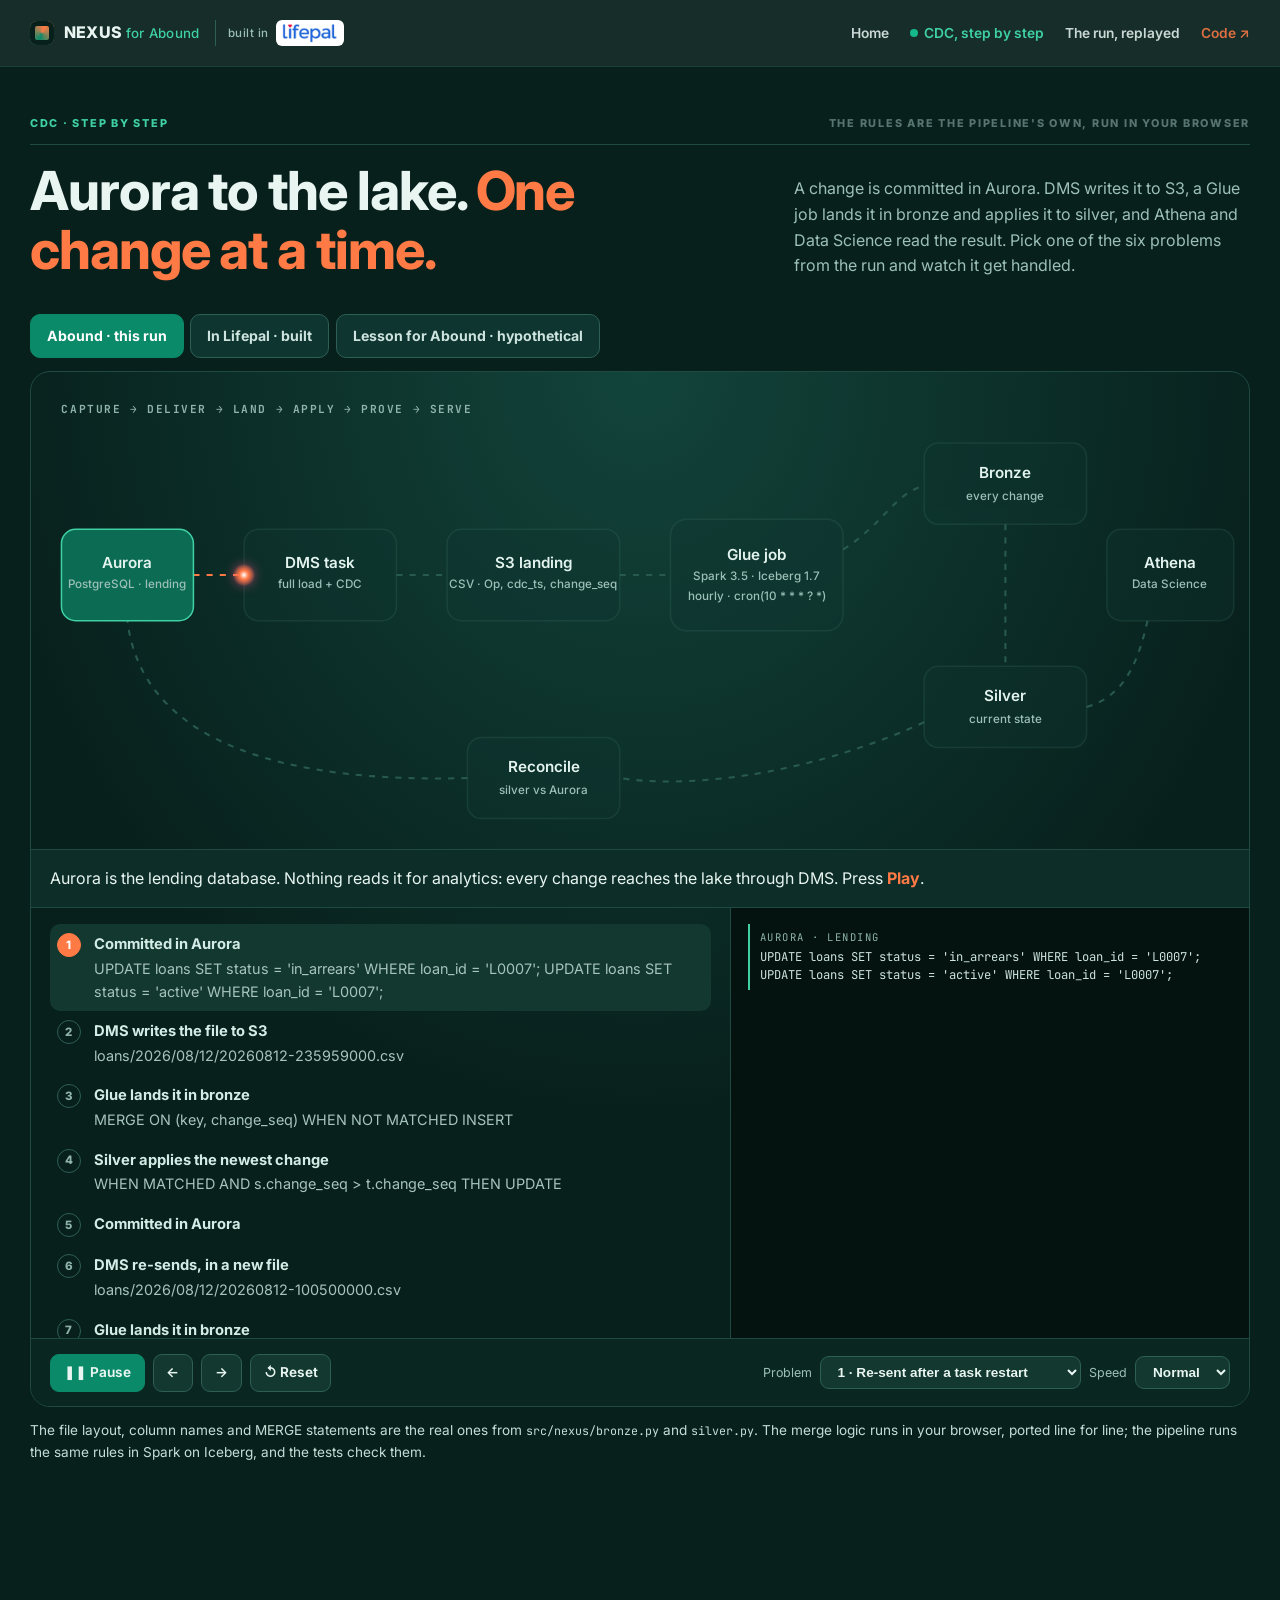
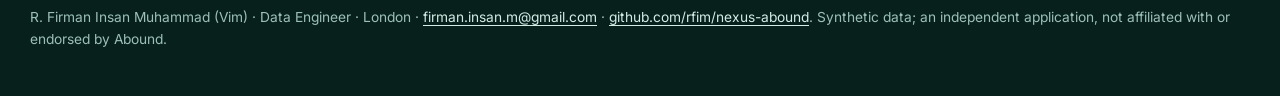
==== commit 59df5a5f: "Site: the Codat-style stage and graph, for DMS, Glue and Iceberg cdc.html is now the packet-and-wire" ====
--- a/cdc.html
+++ b/cdc.html
@@ -3,7 +3,7 @@
 <head>
 <meta charset="utf-8">
 <meta name="viewport" content="width=device-width, initial-scale=1">
-<title>CDC simulator · NEXUS for Abound</title>
+<title>CDC, step by step · NEXUS for Abound</title>
 <meta name="description" content="Step through six CDC problems as changes move from Aurora through DMS into Iceberg bronze and silver, applied by the same rules as the pipeline.">
 <link rel="icon" href="assets/favicon.svg" type="image/svg+xml">
 <link rel="preconnect" href="https://fonts.googleapis.com"><link rel="preconnect" href="https://fonts.gstatic.com" crossorigin>
@@ -17,7 +17,7 @@
   <a class="brand" href="index.html"><span class="brand-mark" aria-hidden="true"></span><span>NEXUS <small>for Abound</small></span><span class="built-in"><small>built in</small><span class="logo-chip"><img src="assets/lifepal.png" alt="Lifepal" width="56" height="20"></span></span></a>
   <nav aria-label="Primary">
     <a href="index.html" class="keep">Home</a>
-    <a href="cdc.html" aria-current="page" class="keep"><span class="live" aria-hidden="true"></span>CDC simulator</a>
+    <a href="cdc.html" aria-current="page" class="keep"><span class="live" aria-hidden="true"></span>CDC, step by step</a>
     <a href="orchestrator.html" class="keep">The run, replayed</a>
     <a href="https://github.com/rfim/nexus-abound" class="nav-code keep">Code ↗</a>
   </nav>
@@ -25,45 +25,70 @@
 <main id="main">
 <section class="section dark" style="padding-top:3rem">
   <div class="shell">
-    <div class="index"><span>CDC simulator</span><span>the rules of bronze.py and silver.py, in your browser</span></div>
-    <div class="head"><h2>Watch a change land. <em>Then break it.</em></h2>
-      <p>Pick a problem and press Play. Each step delivers one DMS file. Bronze keeps every change, and silver applies the newest by change_seq. The rules are a line-for-line JavaScript port of the pipeline's MERGE.</p></div>
-    <div class="sim-tabs" id="sim-tabs" role="tablist" aria-label="CDC problems"></div>
-    <div class="sim" id="sim">
-      <div class="sim-side"><h3 class="sim-title"></h3><ol class="sim-steps"></ol>
-        <div class="controls"><button class="primary" id="sim-play">▶ Play</button><button id="sim-next">Next step →</button><button id="sim-reset">Reset</button></div>
-        <p class="sim-lesson"></p></div>
-      <div class="lanes">
-        <div class="lane"><div class="lane-head"><span>1</span>Aurora → DMS → S3</div><div class="lane-file"></div></div>
-        <div class="lane"><div class="lane-head"><span>2</span>Bronze (Iceberg)</div><div class="lane-bronze"></div></div>
-        <div class="lane"><div class="lane-head"><span>3</span>Silver (Iceberg)</div><div class="lane-silver"></div></div>
+    <div class="index"><span>CDC · step by step</span><span>the rules are the pipeline's own, run in your browser</span></div>
+    <div class="head"><h2>Aurora to the lake. <em>One change at a time.</em></h2>
+      <p>A change is committed in Aurora. DMS writes it to S3, a Glue job lands it in bronze and applies it to silver, and Athena and Data Science read the result. Pick one of the six problems from the run and watch it get handled.</p></div>
+
+    <div class="tabs" id="views" role="tablist" aria-label="Which version of the story">
+      <button role="tab" aria-selected="true" data-view="abound">Abound · this run</button>
+      <button role="tab" aria-selected="false" data-view="lifepal">In Lifepal · built</button>
+      <button role="tab" aria-selected="false" data-view="lesson">Lesson for Abound · hypothetical</button>
+    </div>
+    <div class="stage" id="stage" data-view="abound">
+      <div class="svgwrap"><svg viewBox="0 0 1200 470" role="img" aria-labelledby="stage-title">
+        <title id="stage-title">Aurora, the DMS task, the S3 landing, the Glue job, the bronze and silver Iceberg tables, Athena and the reconciliation, connected by wires that light up as changes travel.</title>
+        <defs>
+          <radialGradient id="pk" cx="50%" cy="50%" r="50%"><stop offset="0" stop-color="#fff"/><stop offset=".4" stop-color="#ff7a45"/><stop offset="1" stop-color="#ff7a45" stop-opacity="0"/></radialGradient>
+          <radialGradient id="pv" cx="50%" cy="50%" r="50%"><stop offset="0" stop-color="#fff"/><stop offset=".4" stop-color="#3fd0a4"/><stop offset="1" stop-color="#3fd0a4" stop-opacity="0"/></radialGradient>
+        </defs>
+        <path id="w-ad" class="wire" d="M160 200 L210 200"/>
+        <path id="w-ds" class="wire" d="M360 200 L410 200"/>
+        <path id="w-sg" class="wire" d="M580 200 L630 200"/>
+        <path id="w-gb" class="wire" d="M800 175 C 840 150, 850 120, 880 112"/>
+        <path id="w-bs" class="wire" d="M960 150 L960 290"/>
+        <path id="w-sa" class="wire" d="M1040 330 C 1075 320, 1090 290, 1100 245"/>
+        <path id="w-sr" class="wire" d="M880 345 C 760 400, 640 410, 580 400"/>
+        <path id="w-ra" class="wire" d="M430 400 C 260 405, 110 370, 95 245"/>
+
+        <g class="node" id="n-aurora" transform="translate(30,155)"><rect width="130" height="90" rx="14"/>
+          <text x="65" y="38" text-anchor="middle">Aurora</text><text class="sm" x="65" y="58" text-anchor="middle">PostgreSQL · lending</text></g>
+        <g class="node off" id="n-dms" transform="translate(210,155)"><rect width="150" height="90" rx="14"/>
+          <text x="75" y="38" text-anchor="middle">DMS task</text><text class="sm" x="75" y="58" text-anchor="middle">full load + CDC</text></g>
+        <g class="node off" id="n-s3" transform="translate(410,155)"><rect width="170" height="90" rx="14"/>
+          <text x="85" y="38" text-anchor="middle">S3 landing</text><text class="sm" x="85" y="58" text-anchor="middle" id="s3-label">CSV · Op, cdc_ts, change_seq</text></g>
+        <g class="node off" id="n-glue" transform="translate(630,145)"><rect width="170" height="110" rx="16"/>
+          <text x="85" y="40" text-anchor="middle">Glue job</text><text class="sm" x="85" y="60" text-anchor="middle">Spark 3.5 · Iceberg 1.7</text>
+          <text class="sm" x="85" y="80" text-anchor="middle">hourly · cron(10 * * * ? *)</text></g>
+        <g class="node off" id="n-bronze" transform="translate(880,70)"><rect width="160" height="80" rx="14"/>
+          <text x="80" y="34" text-anchor="middle">Bronze</text><text class="sm" x="80" y="56" text-anchor="middle" id="bronze-n">every change</text></g>
+        <g class="node off" id="n-silver" transform="translate(880,290)"><rect width="160" height="80" rx="14"/>
+          <text x="80" y="34" text-anchor="middle">Silver</text><text class="sm" x="80" y="56" text-anchor="middle" id="silver-n">current state</text></g>
+        <g class="node off" id="n-ath" transform="translate(1060,155)"><rect width="125" height="90" rx="14"/>
+          <text x="62" y="38" text-anchor="middle">Athena</text><text class="sm" x="62" y="58" text-anchor="middle">Data Science</text></g>
+        <g class="node off" id="n-recon" transform="translate(430,360)"><rect width="150" height="80" rx="14"/>
+          <text x="75" y="34" text-anchor="middle">Reconcile</text><text class="sm" x="75" y="56" text-anchor="middle">silver vs Aurora</text></g>
+        <text x="30" y="40" style="font:700 11px var(--mono);fill:#8fb3aa;letter-spacing:.14em">CAPTURE → DELIVER → LAND → APPLY → PROVE → SERVE</text>
+        <circle id="packet" class="packet" r="11" fill="url(#pk)" cx="-50" cy="-50"/>
+        <text id="x-mark" x="505" y="352" text-anchor="middle" font-size="54" font-weight="800" fill="#ff7a45" opacity="0">✕</text>
+      </svg></div>
+      <div class="caption" id="caption" aria-live="polite">Press <b>Play</b>.</div>
+      <div class="stage-ui">
+        <ol class="steps-list" id="steps"></ol>
+        <div class="wirelog" id="wirelog" aria-label="SQL, files and merge results"></div>
+      </div>
+      <div class="controls">
+        <button class="primary" id="play">▶ Play</button>
+        <button id="prev" aria-label="Previous step">←</button>
+        <button id="next" aria-label="Next step">→</button>
+        <button id="reset">↺ Reset</button>
+        <span class="grow"></span>
+        <label for="scenario">Problem</label>
+        <select id="scenario"></select>
+        <label for="speed">Speed</label>
+        <select id="speed"><option value="1.6">Slow</option><option value="1" selected>Normal</option><option value=".55">Fast</option></select>
       </div>
     </div>
-  </div>
-</section>
-<section class="section alt">
-  <div class="shell">
-    <div class="index"><span>Try it</span><span>your own changes, the same rules</span></div>
-    <div class="head"><h2>Send a change. <em>See what silver does.</em></h2>
-      <p>Send changes out of order, re-send one with the same sequence number, or delete a row and then send an older update. Silver always ends at the newest change_seq.</p></div>
-    <div class="grid g3">
-      <form class="card" id="try">
-        <label>Op <select name="op"><option>I</option><option selected>U</option><option>D</option></select></label>
-        <label>Key <input name="key" value="L1"></label>
-        <label>Status <select name="status"><option>active</option><option>in_arrears</option><option>defaulted</option><option>repaid</option></select></label>
-        <label>Commit time (cdc_ts) <input type="datetime-local" name="ts" value="2026-09-01T10:00"></label>
-        <label>Counter in AR_H_CHANGE_SEQ <input type="number" name="n" min="0" placeholder="auto"></label>
-        <div class="controls"><button class="primary" type="submit">Deliver change →</button><button type="button" id="try-reset">Reset</button></div>
-      </form>
-      <div class="card"><h3>Bronze</h3><div id="try-bronze"></div></div>
-      <div class="card"><h3>Silver</h3><div id="try-silver"></div></div>
-    </div>
-    <h3 style="margin:2rem 0 .6rem">The rule, as the pipeline runs it (<code>src/nexus/silver.py</code>)</h3>
-    <pre>MERGE INTO lake.silver.&lt;table&gt; t USING silver_batch s ON t.&lt;pk&gt; = s.&lt;pk&gt;
-  WHEN MATCHED AND s.change_seq &gt; t.change_seq THEN UPDATE SET *     <span class="c">-- newest change_seq wins; a tombstone keeps its seq</span>
-  WHEN NOT MATCHED THEN INSERT *
-  <span class="c">-- on a reload only:</span>
-  WHEN NOT MATCHED BY SOURCE AND NOT t.is_deleted THEN UPDATE SET t.is_deleted = true</pre>
+    <p style="font-size:.85rem;margin-top:.8rem">The file layout, column names and MERGE statements are the real ones from <code>src/nexus/bronze.py</code> and <code>silver.py</code>. The merge logic runs in your browser, ported line for line; the pipeline runs the same rules in Spark on Iceberg, and the tests check them.</p>
   </div>
 </section>
 </main>
--- a/assets/site.css
+++ b/assets/site.css
@@ -118,14 +118,14 @@
 footer a{color:#d3ece5;text-decoration:underline;text-underline-offset:3px}
 
 /* MCP stage */
-.stage{position:relative;background:radial-gradient(90% 120% at 50% 0%,#1d1f63 0%,#0d0e33 60%);border:1px solid #1f4a42;border-radius:20px;overflow:hidden}
+.stage{position:relative;background:radial-gradient(90% 120% at 50% 0%,#12443b 0%,#08201c 60%);border:1px solid #1f4a42;border-radius:20px;overflow:hidden}
 .stage svg{display:block;width:100%;height:auto}
 .svgwrap{overflow-x:auto}
-.node rect{fill:#16184d;stroke:#2e5f55;stroke-width:1.5;transition:fill .35s,stroke .35s}
+.node rect{fill:#0f3530;stroke:#2e5f55;stroke-width:1.5;transition:fill .35s,stroke .35s}
 .node text{fill:#e3f3ee;font:600 15px var(--font)}
 .node text.sm{font:500 11.5px var(--font);fill:#9cc0b7}
-.node.on rect{fill:#2a1f86;stroke:var(--violet2)}
-.node.hot rect{fill:#4a1f6e;stroke:var(--pink)}
+.node.on rect{fill:#0b6b53;stroke:var(--violet2)}
+.node.hot rect{fill:#6b3220;stroke:var(--pink)}
 .node.off rect{opacity:.35}
 .wire{fill:none;stroke:#285a50;stroke-width:2;stroke-dasharray:6 7}
 .wire.on{stroke:var(--violet2);animation:dash 1s linear infinite}
@@ -135,18 +135,18 @@
 .tool-pill{transition:opacity .4s,transform .4s}
 .stage-ui{display:grid;grid-template-columns:minmax(0,1.35fr) minmax(300px,1fr);gap:0;border-top:1px solid #1f4a42}
 .steps-list{list-style:none;margin:0;padding:1rem 1.2rem;max-height:430px;overflow:auto;border-right:1px solid #1f4a42}
-.steps-list li{display:grid;grid-template-columns:28px 1fr;gap:.6rem;padding:.55rem .4rem;border-radius:10px;color:#9d9cd0;font-size:.9rem;cursor:pointer}
+.steps-list li{display:grid;grid-template-columns:28px 1fr;gap:.6rem;padding:.55rem .4rem;border-radius:10px;color:#a6c4bc;font-size:.9rem;cursor:pointer}
 .steps-list li b{color:#d3ece5;display:block;font-size:.92rem}
 .steps-list li .dot{width:24px;height:24px;border-radius:50%;border:1.5px solid #2e5f55;display:grid;place-items:center;font-size:.72rem;font-weight:800;color:#8fb3aa}
 .steps-list li.done .dot{background:var(--violet);border-color:var(--violet);color:#fff}
 .steps-list li.now{background:#12382f}
 .steps-list li.now .dot{background:var(--pink);border-color:var(--pink);color:#fff;animation:ping 1.6s infinite}
-.wirelog{padding:1rem 1.1rem;background:#090a26;max-height:430px;overflow:auto;font:400 .76rem/1.5 var(--mono);color:#cde3dd}
+.wirelog{padding:1rem 1.1rem;background:#04130f;max-height:430px;overflow:auto;font:400 .76rem/1.5 var(--mono);color:#cde3dd}
 .wirelog .msg{border-left:2px solid #2e5f55;padding:.35rem .6rem;margin-bottom:.55rem;white-space:pre-wrap;word-break:break-word;animation:fadein .35s}
 .wirelog .msg.req{border-color:var(--violet2)}.wirelog .msg.res{border-color:var(--mint)}.wirelog .msg.err{border-color:var(--pink)}
 .wirelog .msg .dir{display:block;font-size:.66rem;letter-spacing:.14em;text-transform:uppercase;color:#8fb3aa;margin-bottom:.15rem}
 @keyframes fadein{from{opacity:0;transform:translateY(4px)}to{opacity:1;transform:none}}
-.controls{display:flex;flex-wrap:wrap;gap:.5rem;align-items:center;padding:.9rem 1.2rem;border-top:1px solid #1f4a42;background:#0c0d2e}
+.controls{display:flex;flex-wrap:wrap;gap:.5rem;align-items:center;padding:.9rem 1.2rem;border-top:1px solid #1f4a42;background:#0a2621}
 .controls button,.controls select{background:#12382f;color:#e8f5f1;border:1px solid #2e5f55;border-radius:9px;padding:.45rem .8rem;font-weight:650;font-size:.85rem}
 .controls button.primary{background:var(--violet);border-color:var(--violet)}
 .controls .grow{flex:1}
@@ -156,23 +156,23 @@
 
 /* story tabs */
 .tabs{display:flex;flex-wrap:wrap;gap:.4rem;margin:0 0 .8rem}
-.tabs [role=tab]{border:1px solid #2e5f55;background:#14164a;color:#cde3dd;border-radius:10px;padding:.6rem 1rem;font-weight:700;font-size:.88rem}
+.tabs [role=tab]{border:1px solid #2e5f55;background:#0f3530;color:#cde3dd;border-radius:10px;padding:.6rem 1rem;font-weight:700;font-size:.88rem}
 .tabs [role=tab][aria-selected=true]{background:var(--violet);border-color:var(--violet);color:#fff}
 .tabs [role=tab][data-view=lifepal][aria-selected=true]{background:#1f6fe0;border-color:#1f6fe0}
 .tabs [role=tab][data-view=lesson][aria-selected=true]{background:var(--pink);border-color:var(--pink)}
 .stage[data-view=lifepal] .caption{background:#0f2a5c}.stage[data-view=lifepal] .caption b{color:#8fc2ff}
-.stage[data-view=lesson] .caption{background:#3a1240}
+.stage[data-view=lesson] .caption{background:#4a2416}
 .lesson{border-radius:12px;padding:.8rem 1rem;margin-top:.2rem}
 .lesson b{display:block;font-size:.72rem;letter-spacing:.16em;text-transform:uppercase;margin-bottom:.2rem}
 .lesson.lifepal{background:#e9f2ff;border-left:4px solid #1f6fe0}.lesson.lifepal b{color:#1f6fe0}
 .lesson.lesson{background:#ffeef4;border-left:4px solid var(--pink)}.lesson.lesson b{color:var(--pink)}
 
 /* code: editor + console */
-.ide{display:grid;grid-template-columns:250px minmax(0,1fr);border:1px solid #1f4a42;border-radius:16px;overflow:hidden;background:#0a0b27;height:720px}
-.tree{overflow:auto;border-right:1px solid #1f4a42;padding:.6rem 0;background:#0c0d2e}
+.ide{display:grid;grid-template-columns:250px minmax(0,1fr);border:1px solid #1f4a42;border-radius:16px;overflow:hidden;background:#061d19;height:720px}
+.tree{overflow:auto;border-right:1px solid #1f4a42;padding:.6rem 0;background:#0a2621}
 .tree-dir{font:700 .68rem var(--mono);letter-spacing:.08em;color:#8fb3aa;padding:.7rem .9rem .25rem}
 .tree-file{display:flex;justify-content:space-between;align-items:center;width:100%;border:0;background:none;color:#d3ece5;text-align:left;padding:.28rem .9rem .28rem 1.3rem;font:500 .8rem var(--mono)}
-.tree-file:hover{background:#17195a}.tree-file.active{background:#2a1f86;color:#fff}
+.tree-file:hover{background:#12382f}.tree-file.active{background:#0b6b53;color:#fff}
 .dot-browser,.dot-spark,.dot-tests,.dot-view{display:inline-block;width:8px;height:8px;border-radius:50%;flex:none}
 .dot-browser{background:var(--mint)}.dot-local{background:#5fb4ff;display:inline-block;width:8px;height:8px;border-radius:50%;flex:none}.dot-spark{background:#f0a23a}.dot-tests{background:var(--violet2)}.dot-view{background:#4a4d86}
 .ide-main{display:grid;grid-template-rows:auto minmax(0,1fr) 230px;min-width:0}
@@ -185,13 +185,13 @@
 .b-run{background:#0d3b30;color:#7ce0bf}.b-spark{background:#3d2a0c;color:#f6c27a}.b-test{background:#241f73;color:#cfc7ff}.b-view{background:#12382f;color:#9cc0b7}.b-dirty{background:#4a1f3a;color:#ff9cc0}.b-local{background:#0f2a5c;color:#9fd0ff}
 .editor{min-height:0;overflow:hidden}
 .CodeMirror{height:100%;font:400 .8rem/1.55 var(--mono)}
-.cm-s-nexus.CodeMirror{background:#0a0b27;color:#e3f3ee}.cm-s-nexus .CodeMirror-gutters{background:#0c0d2e;border-right:1px solid #1a3f38}
+.cm-s-nexus.CodeMirror{background:#061d19;color:#e3f3ee}.cm-s-nexus .CodeMirror-gutters{background:#0a2621;border-right:1px solid #1a3f38}
 .cm-s-nexus .CodeMirror-linenumber{color:#4f5290}.cm-s-nexus .CodeMirror-cursor{border-left:2px solid var(--pink)}
 .cm-s-nexus .CodeMirror-selected,.cm-s-nexus.CodeMirror-focused .CodeMirror-selected{background:#2a2d78}
-.cm-s-nexus .cm-keyword{color:#ff7aa8}.cm-s-nexus .cm-def{color:#8fc2ff}.cm-s-nexus .cm-string{color:#7ce0bf}.cm-s-nexus .cm-comment{color:#7b7eb8;font-style:italic}
-.cm-s-nexus .cm-number,.cm-s-nexus .cm-atom{color:#ffd27a}.cm-s-nexus .cm-builtin{color:#c4b5ff}.cm-s-nexus .cm-variable-2,.cm-s-nexus .cm-meta{color:#b9b7ff}.cm-s-nexus .cm-property{color:#d3ece5}
+.cm-s-nexus .cm-keyword{color:#ff9a6a}.cm-s-nexus .cm-def{color:#8fc2ff}.cm-s-nexus .cm-string{color:#7ce0bf}.cm-s-nexus .cm-comment{color:#7b7eb8;font-style:italic}
+.cm-s-nexus .cm-number,.cm-s-nexus .cm-atom{color:#ffd27a}.cm-s-nexus .cm-builtin{color:#b9e6d8}.cm-s-nexus .cm-variable-2,.cm-s-nexus .cm-meta{color:#b9b7ff}.cm-s-nexus .cm-property{color:#d3ece5}
 .console{margin:0;border-radius:0;border-top:1px solid #1f4a42;background:#070820;color:#e3f3ee;overflow:auto;font-size:.76rem;white-space:pre-wrap}
-.o-note{color:#9cc0b7}.o-err{color:#ff8fb0}.o-ok{color:#7ce0bf}.o-cmd{color:#ffd27a}
+.o-note{color:#9cc0b7}.o-err{color:#ff9a7a}.o-ok{color:#7ce0bf}.o-cmd{color:#ffd27a}
 .legend{display:flex;gap:1.2rem;flex-wrap:wrap;margin-top:.7rem;font-size:.8rem;color:#9cc0b7}.legend i{margin-right:.35rem}
 .tasklink{color:#d3ece5;text-decoration:none}.tasklink:hover{color:#fff;text-decoration:underline}.tasklink i{font:400 .7rem var(--mono);color:#8fb3aa;font-style:normal;margin-left:.3rem}
 .suite{background:#fff}.suite summary{display:flex;gap:.8rem;align-items:center;flex-wrap:wrap}.suite summary span:nth-child(2){color:var(--muted);font-size:.86rem;flex:1}
@@ -239,7 +239,7 @@
 .tl.on::before{background:var(--violet)}
 .tl .t{font:700 .78rem var(--mono);color:var(--pink)}
 .diff{font:400 .8rem/1.55 var(--mono);background:var(--navy);color:#cde3dd;border-radius:10px;padding:.8rem 1rem;white-space:pre-wrap;overflow-wrap:anywhere}
-.diff .add{color:#7ce0bf}.diff .del{color:#ff8fb0}
+.diff .add{color:#7ce0bf}.diff .del{color:#ff9a7a}
 
 .oncall-grid{grid-template-columns:minmax(0,1.3fr) minmax(0,1fr);gap:2rem}
 .grid>*,.chat>*,.stage-ui>*,.head>*,.integrations>*,.path>*{min-width:0}
@@ -270,23 +270,23 @@
 .section.dark #agent-report p,.section.dark #agent-report li{color:var(--ink2)}.section.dark #agent-report b,.section.dark #agent-report h3{color:var(--ink)}
 #agent-trace,#agent-report{min-width:0;overflow-wrap:anywhere}
 /* editor: Code | Lineage tabs */
-.ide-tabs{display:flex;background:#0a0b27;border:1px solid #2e5f55;border-radius:9px;padding:2px;gap:2px}
+.ide-tabs{display:flex;background:#061d19;border:1px solid #2e5f55;border-radius:9px;padding:2px;gap:2px}
 .ide-bar .ide-tabs button{border:0;background:none;color:#9cc0b7;padding:.28rem .7rem;border-radius:7px}
-.ide-bar .ide-tabs button.on{background:#2a1f86;color:#fff}
-.lineage{min-height:0;overflow:auto;background:#0a0b27;display:grid;grid-template-columns:minmax(0,1fr) 260px}
+.ide-bar .ide-tabs button.on{background:#0b6b53;color:#fff}
+.lineage{min-height:0;overflow:auto;background:#061d19;display:grid;grid-template-columns:minmax(0,1fr) 260px}
 .lineage[hidden]{display:none}
 #lin-svg{width:100%;min-width:640px;height:auto;display:block}
 .lin-info{overflow-wrap:anywhere;border-left:1px solid #1f4a42;padding:.8rem .9rem;font-size:.8rem;color:#d3ece5;overflow:auto}
 .lin-info h4{margin:.7rem 0 .3rem;font:700 .66rem var(--mono);letter-spacing:.12em;text-transform:uppercase;color:#8fb3aa}
 .lin-info ul{list-style:none;margin:0;padding:0;font:400 .74rem var(--mono)}.lin-info li{padding:.1rem 0}
-.lin-info button{border:0;background:none;color:#c4b5ff;font:inherit;padding:0;text-decoration:underline;text-align:left}
+.lin-info button{border:0;background:none;color:#b9e6d8;font:inherit;padding:0;text-decoration:underline;text-align:left}
 .ln rect{fill:#141650;stroke:#2f3270;stroke-width:1}.ln text{font:500 10.5px var(--mono);fill:#8fb3aa;pointer-events:none}
 .ln{cursor:pointer}.ln:hover rect{stroke:#8fb3aa}
 .ln.w rect{fill:#5a1f4a;stroke:var(--pink);stroke-width:1.6}.ln.w text{fill:#fff}
 .ln.r rect{fill:#24206e;stroke:#8f7dff;stroke-width:1.6}.ln.r text{fill:#fff}
 .ln.sel rect{stroke:#ffd27a;stroke-width:2.2}
-.ln .bad{fill:#ff8fb0;font-weight:700}.ln .ok{fill:#7ce0bf;font-weight:700}
-.le{fill:none;stroke:#23265e;stroke-width:1.1}.le.hot{stroke:#c4b5ff;stroke-width:1.8;stroke-dasharray:5 4;animation:lin-flow 1s linear infinite}
+.ln .bad{fill:#ff9a7a;font-weight:700}.ln .ok{fill:#7ce0bf;font-weight:700}
+.le{fill:none;stroke:#23265e;stroke-width:1.1}.le.hot{stroke:#b9e6d8;stroke-width:1.8;stroke-dasharray:5 4;animation:lin-flow 1s linear infinite}
 @keyframes lin-flow{to{stroke-dashoffset:-9}}
 @media (prefers-reduced-motion:reduce){.le.hot{animation:none}}
 .lin-key{display:flex;gap:.8rem;flex-wrap:wrap;font-size:.72rem;color:#9cc0b7;margin-top:.4rem}.lin-key i{display:inline-block;width:10px;height:10px;border-radius:3px;margin-right:.3rem;vertical-align:-1px}
--- a/assets/abound.css
+++ b/assets/abound.css
@@ -20,56 +20,11 @@
 .legend .sw{display:inline-block;width:12px;height:12px;border-radius:3px}.legend .sw.pred{background:var(--violet)}.legend .sw.obs{background:var(--pink);margin-left:.6rem}
 @media (max-width:760px){.task{grid-template-columns:1fr 3rem}.task .bar{grid-column:1/-1;order:3}}
 
-/* CDC simulator */
-.sim-tabs{display:flex;gap:.4rem;flex-wrap:wrap;margin-bottom:1rem}
-.sim-tabs button,.controls button,.ocon-bar button{border:1px solid #2e5f55;background:#0f3530;color:#cde3dd;border-radius:99px;padding:.4rem .85rem;font:600 .82rem var(--font)}
-.sim-tabs button b{font:700 .72rem var(--mono);color:#8fb3aa;margin-right:.35rem}
-.sim-tabs button.on{background:var(--violet);border-color:var(--violet);color:#fff}.sim-tabs button.on b{color:#fff}
-.controls{display:flex;gap:.5rem;flex-wrap:wrap;margin-top:1rem}
-.controls button.primary,.ocon-bar button.primary{background:var(--pink);border-color:var(--pink);color:#fff}
-.controls button:disabled,.ocon-bar button:disabled{opacity:.45;cursor:default}
-.sim{display:grid;grid-template-columns:minmax(240px,.8fr) minmax(0,2.2fr);gap:1rem}
-.sim-side{background:#0f2f2a;border:1px solid #1f4a42;border-radius:14px;padding:1.1rem}
-.sim-side h3{color:#fff}
-.sim-steps{list-style:none;padding:0;margin:.8rem 0 0}
-.sim-steps li{font-size:.86rem;color:#8fb3aa;padding:.45rem 0 .45rem .2rem;border-bottom:1px solid #1f4a42}
-.sim-steps li b{display:inline-grid;place-items:center;width:1.4rem;height:1.4rem;border-radius:50%;background:#12382f;color:#cde3dd;font:700 .7rem var(--mono);margin-right:.4rem}
-.sim-steps li.done{color:#e8f5f1}.sim-steps li.done b{background:var(--violet);color:#fff}.sim-steps li.now b{background:var(--pink)}
-.sim-lesson{margin-top:1rem;font-size:.9rem;color:#e8f5f1}
-.lanes{display:grid;grid-template-columns:repeat(3,minmax(0,1fr));gap:.8rem}
-.lane{background:#0f2f2a;border:1px solid #1f4a42;border-radius:14px;padding:.9rem;min-width:0;position:relative;overflow:hidden}
-.lane::before{content:"";position:absolute;inset:0 auto 0 0;width:0;background:linear-gradient(90deg,rgba(255,122,69,.18),transparent);pointer-events:none}
-.lane.pulse::before{animation:sweep .9s ease-out}
-@keyframes sweep{0%{width:0;opacity:1}100%{width:100%;opacity:0}}
-.lane-head{font:700 .72rem var(--font);letter-spacing:.14em;text-transform:uppercase;color:var(--violet2);margin-bottom:.6rem}
-.lane-head span{display:inline-grid;place-items:center;width:1.3rem;height:1.3rem;border-radius:50%;background:var(--violet);color:#fff;margin-right:.4rem;letter-spacing:0}
-.lane .kicker{color:#9cc0b7;margin:.3rem 0}
-.lane .tablewrap table td,.lane .tablewrap table th{font-size:.74rem;padding:.35rem .4rem}
-.lane code.fname{display:block;font-size:.72rem;color:#ffd27a;margin-bottom:.5rem;word-break:break-all}
-.lane .note{font-size:.8rem;color:#e8f5f1;margin:.5rem 0 0;padding-left:1rem}
-.lane .muted,.sim .muted{color:#8fb3aa;font-size:.85rem}
-#try label{display:block;font-size:.8rem;font-weight:600;color:var(--muted);margin-bottom:.55rem}
-#try input,#try select{display:block;width:100%;margin-top:.2rem;padding:.45rem .55rem;border:1px solid var(--line);border-radius:8px;font:500 .9rem var(--font);background:#fff;color:var(--ink)}
-.section.alt .controls button{background:#fff;color:var(--ink);border-color:var(--line)}
-.section.alt .controls button.primary{background:var(--violet);border-color:var(--violet);color:#fff}
-.section.alt .note{font-size:.82rem;padding-left:1rem}
-@media (max-width:980px){.sim{grid-template-columns:1fr}.lanes{grid-template-columns:1fr}}
-@media (prefers-reduced-motion:reduce){.lane.pulse::before{animation:none}}
-
-/* the run, replayed */
-.orch{display:grid;grid-template-columns:minmax(0,1.1fr) minmax(0,1fr);gap:1rem;align-items:start}
-.otasks{list-style:none;margin:0;padding:.6rem;background:#0f2f2a;border:1px solid #1f4a42;border-radius:14px;max-height:620px;overflow:auto}
-.otasks li{display:grid;grid-template-columns:14px minmax(0,1fr) 90px 3.2rem;gap:.6rem;align-items:center;padding:.45rem .5rem;border-radius:8px;font-size:.84rem;color:#8fb3aa}
-.otasks li .code{grid-column:2/-1;font:500 .7rem var(--mono);color:#8fb3aa;text-decoration:underline;text-underline-offset:2px;margin-top:-.2rem}
-.otasks .dot{width:12px;height:12px;border-radius:50%;background:#2e5f55}
-.otasks .prog{height:6px;background:#0b2a25;border-radius:99px;overflow:hidden}.otasks .prog i{display:block;height:100%;width:0;background:var(--violet2)}
-.otasks li.run{background:#12382f;color:#fff}.otasks li.run .dot{background:var(--pink);box-shadow:0 0 0 4px rgba(255,122,69,.25)}
-.otasks li.done{color:#e8f5f1}.otasks li.done .dot{background:var(--mint)}
-.otasks li.warn{color:#e8f5f1}.otasks li.warn .dot{background:var(--pink)}.otasks li.warn .prog i{background:var(--pink)}
-.ocon{background:#04130f;border:1px solid #1f4a42;border-radius:14px;overflow:hidden;position:sticky;top:130px}
-.ocon-bar{display:flex;gap:.8rem;align-items:center;padding:.7rem;border-bottom:1px solid #1f4a42;color:#9cc0b7;font-size:.8rem}
-.ocon-bar select{background:#0f3530;color:#e8f5f1;border:1px solid #2e5f55;border-radius:6px;padding:.2rem}
-.olog{font:400 .74rem/1.6 var(--mono);color:#cde3dd;padding:.8rem;height:540px;overflow:auto;white-space:pre-wrap}
-.olog .cmd{color:#ffd27a}.olog .task{color:#fff;font-weight:700;margin-top:.4rem}.olog .bad{color:#ff8a7a}.olog .good{color:#3fd0a4}
-@media (max-width:980px){.orch{grid-template-columns:1fr}.ocon{position:static}.olog{height:360px}}
-.sim-side .controls,.section.alt .controls,#try .controls{background:none;padding:0;border:0}
+/* stage legend and orchestrator tiles */
+.stage .legend-row{display:flex;gap:1.2rem;flex-wrap:wrap;padding:.6rem 1.2rem;border-top:1px solid #1f4a42;font-size:.78rem;color:#9cc0b7}
+.stage .legend-row i{display:inline-block;width:10px;height:10px;border-radius:50%;margin-right:.35rem;vertical-align:-1px}
+.node text.xs{font:600 10px var(--mono);fill:#ffd27a}
+.badge-x{transition:opacity .3s}
+.section.dark .card.light{background:#fff;color:var(--ink)}
+.section.dark .card.light p,.section.dark .card.light li{color:var(--ink2)}
+.section.dark pre{background:#04130f;border:1px solid #1f4a42}
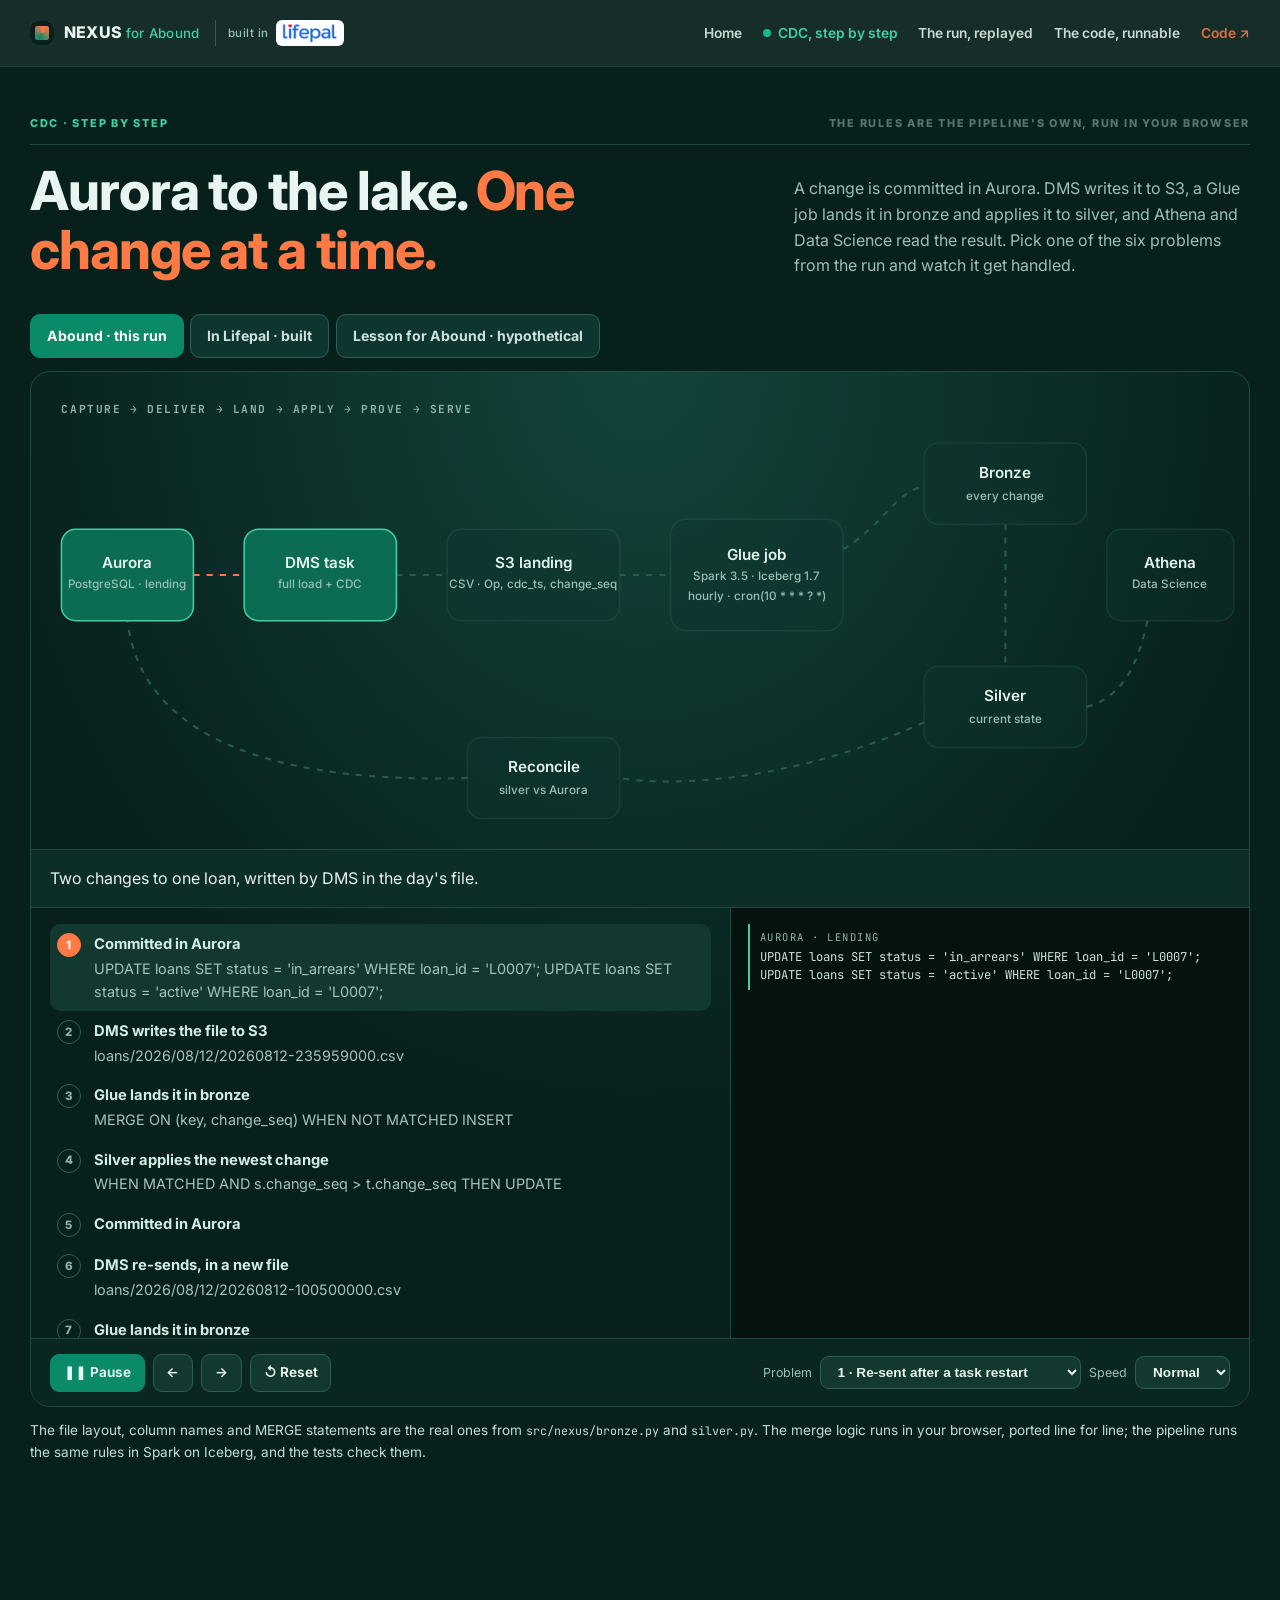
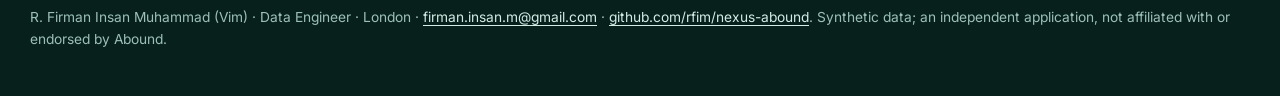
==== commit e5922677: "Site: the code, runnable, in the browser (as on NEXUS for Codat) run.html opens every file of the re" ====
--- a/cdc.html
+++ b/cdc.html
@@ -19,6 +19,7 @@
     <a href="index.html" class="keep">Home</a>
     <a href="cdc.html" aria-current="page" class="keep"><span class="live" aria-hidden="true"></span>CDC, step by step</a>
     <a href="orchestrator.html" class="keep">The run, replayed</a>
+    <a href="run.html" class="keep">The code, runnable</a>
     <a href="https://github.com/rfim/nexus-abound" class="nav-code keep">Code ↗</a>
   </nav>
 </div></header>
--- a/assets/abound.css
+++ b/assets/abound.css
@@ -27,4 +27,4 @@
 .badge-x{transition:opacity .3s}
 .section.dark .card.light{background:#fff;color:var(--ink)}
 .section.dark .card.light p,.section.dark .card.light li{color:var(--ink2)}
-.section.dark pre{background:#04130f;border:1px solid #1f4a42}
+.section.dark pre:not(.CodeMirror-line):not(.console){background:#04130f;border:1px solid #1f4a42}
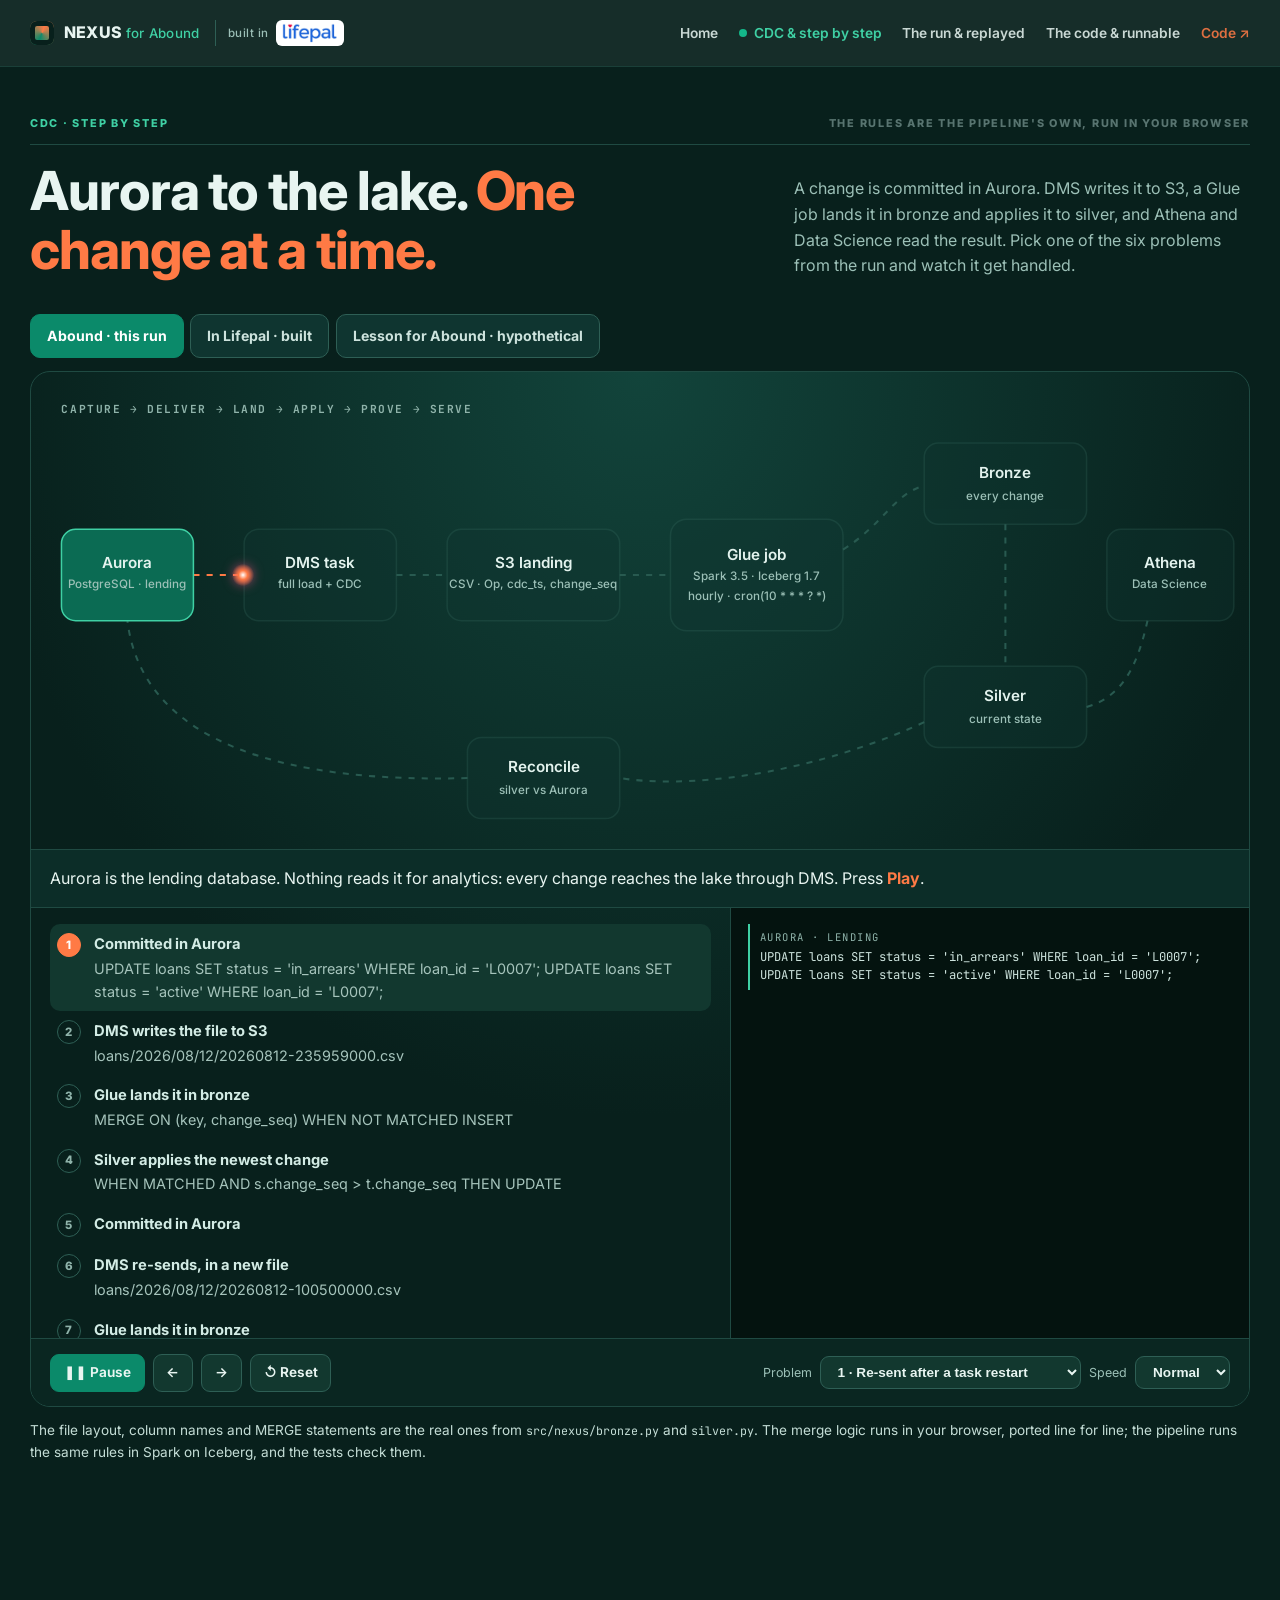
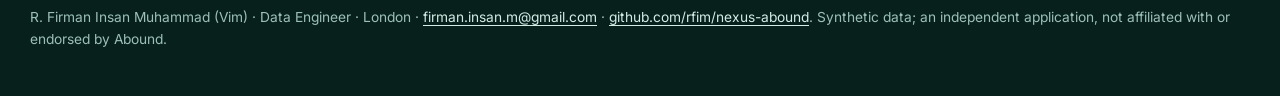
==== commit 5e5294b2: "Site: page names use & (CDC & step by step, The run & replayed, The code & runnable) Co-Authored-By:" ====
--- a/cdc.html
+++ b/cdc.html
@@ -3,7 +3,7 @@
 <head>
 <meta charset="utf-8">
 <meta name="viewport" content="width=device-width, initial-scale=1">
-<title>CDC, step by step · NEXUS for Abound</title>
+<title>CDC &amp; step by step · NEXUS for Abound</title>
 <meta name="description" content="Step through six CDC problems as changes move from Aurora through DMS into Iceberg bronze and silver, applied by the same rules as the pipeline.">
 <link rel="icon" href="assets/favicon.svg" type="image/svg+xml">
 <link rel="preconnect" href="https://fonts.googleapis.com"><link rel="preconnect" href="https://fonts.gstatic.com" crossorigin>
@@ -17,9 +17,9 @@
   <a class="brand" href="index.html"><span class="brand-mark" aria-hidden="true"></span><span>NEXUS <small>for Abound</small></span><span class="built-in"><small>built in</small><span class="logo-chip"><img src="assets/lifepal.png" alt="Lifepal" width="56" height="20"></span></span></a>
   <nav aria-label="Primary">
     <a href="index.html" class="keep">Home</a>
-    <a href="cdc.html" aria-current="page" class="keep"><span class="live" aria-hidden="true"></span>CDC, step by step</a>
-    <a href="orchestrator.html" class="keep">The run, replayed</a>
-    <a href="run.html" class="keep">The code, runnable</a>
+    <a href="cdc.html" aria-current="page" class="keep"><span class="live" aria-hidden="true"></span>CDC &amp; step by step</a>
+    <a href="orchestrator.html" class="keep">The run &amp; replayed</a>
+    <a href="run.html" class="keep">The code &amp; runnable</a>
     <a href="https://github.com/rfim/nexus-abound" class="nav-code keep">Code ↗</a>
   </nav>
 </div></header>
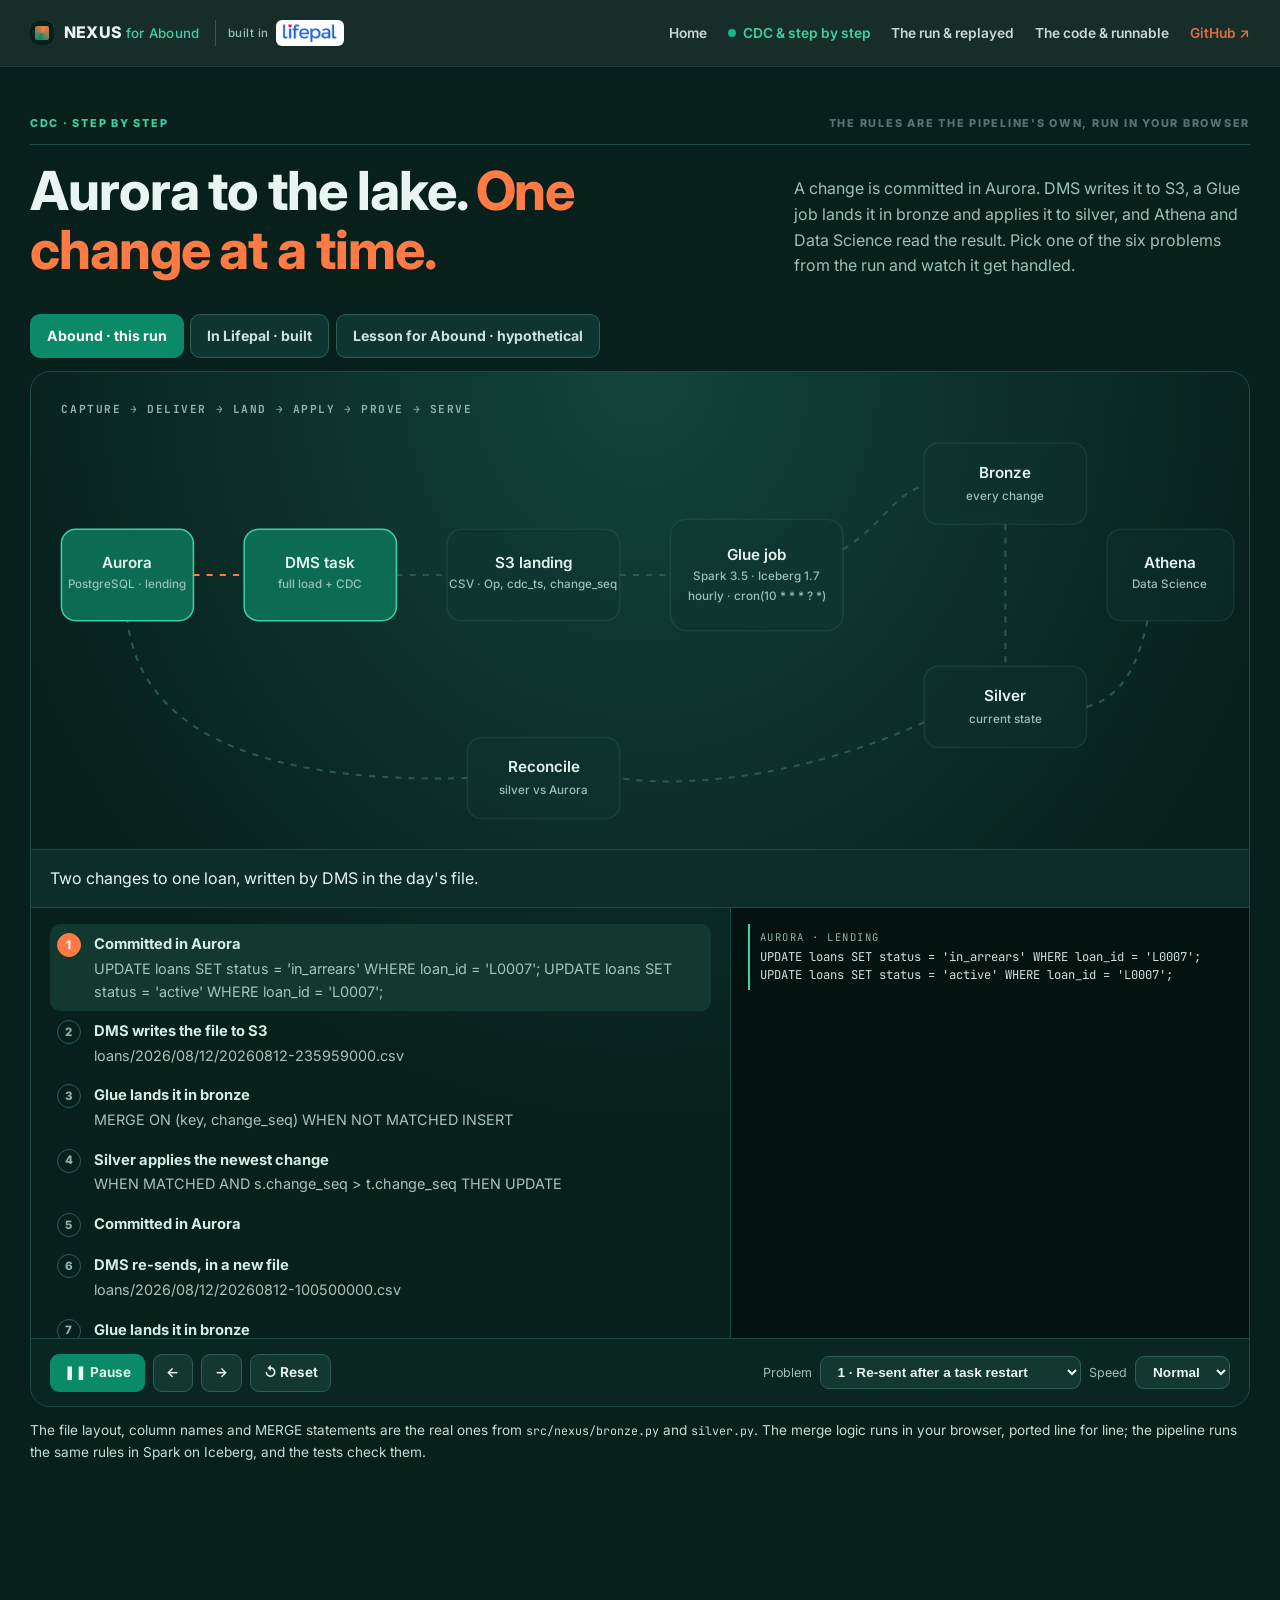
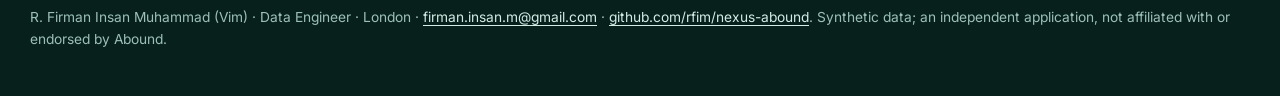
==== commit f93cca90: "Site: a simple header on every page Four links (the three pages and GitHub) instead of eleven, so it" ====
--- a/cdc.html
+++ b/cdc.html
@@ -20,7 +20,7 @@
     <a href="cdc.html" aria-current="page" class="keep"><span class="live" aria-hidden="true"></span>CDC &amp; step by step</a>
     <a href="orchestrator.html" class="keep">The run &amp; replayed</a>
     <a href="run.html" class="keep">The code &amp; runnable</a>
-    <a href="https://github.com/rfim/nexus-abound" class="nav-code keep">Code ↗</a>
+    <a href="https://github.com/rfim/nexus-abound" class="nav-code keep">GitHub ↗</a>
   </nav>
 </div></header>
 <main id="main">
--- a/assets/abound.css
+++ b/assets/abound.css
@@ -28,3 +28,13 @@
 .section.dark .card.light{background:#fff;color:var(--ink)}
 .section.dark .card.light p,.section.dark .card.light li{color:var(--ink2)}
 .section.dark pre:not(.CodeMirror-line):not(.console){background:#04130f;border:1px solid #1f4a42}
+
+/* header on phones: brand on one line, the four links as one scrollable row */
+@media (max-width:720px){
+  .site-header .shell{flex-wrap:wrap;gap:.2rem 1rem;min-height:0;padding:.55rem 0 .2rem}
+  .site-header .built-in{display:none!important}
+  .brand>span{white-space:nowrap}
+  .site-header nav{width:100%;flex-wrap:nowrap;overflow-x:auto;justify-content:flex-start;gap:1.1rem;font-size:.8rem;padding:.15rem 0 .45rem;scrollbar-width:none}
+  .site-header nav::-webkit-scrollbar{display:none}
+  .site-header nav a{white-space:nowrap}
+}
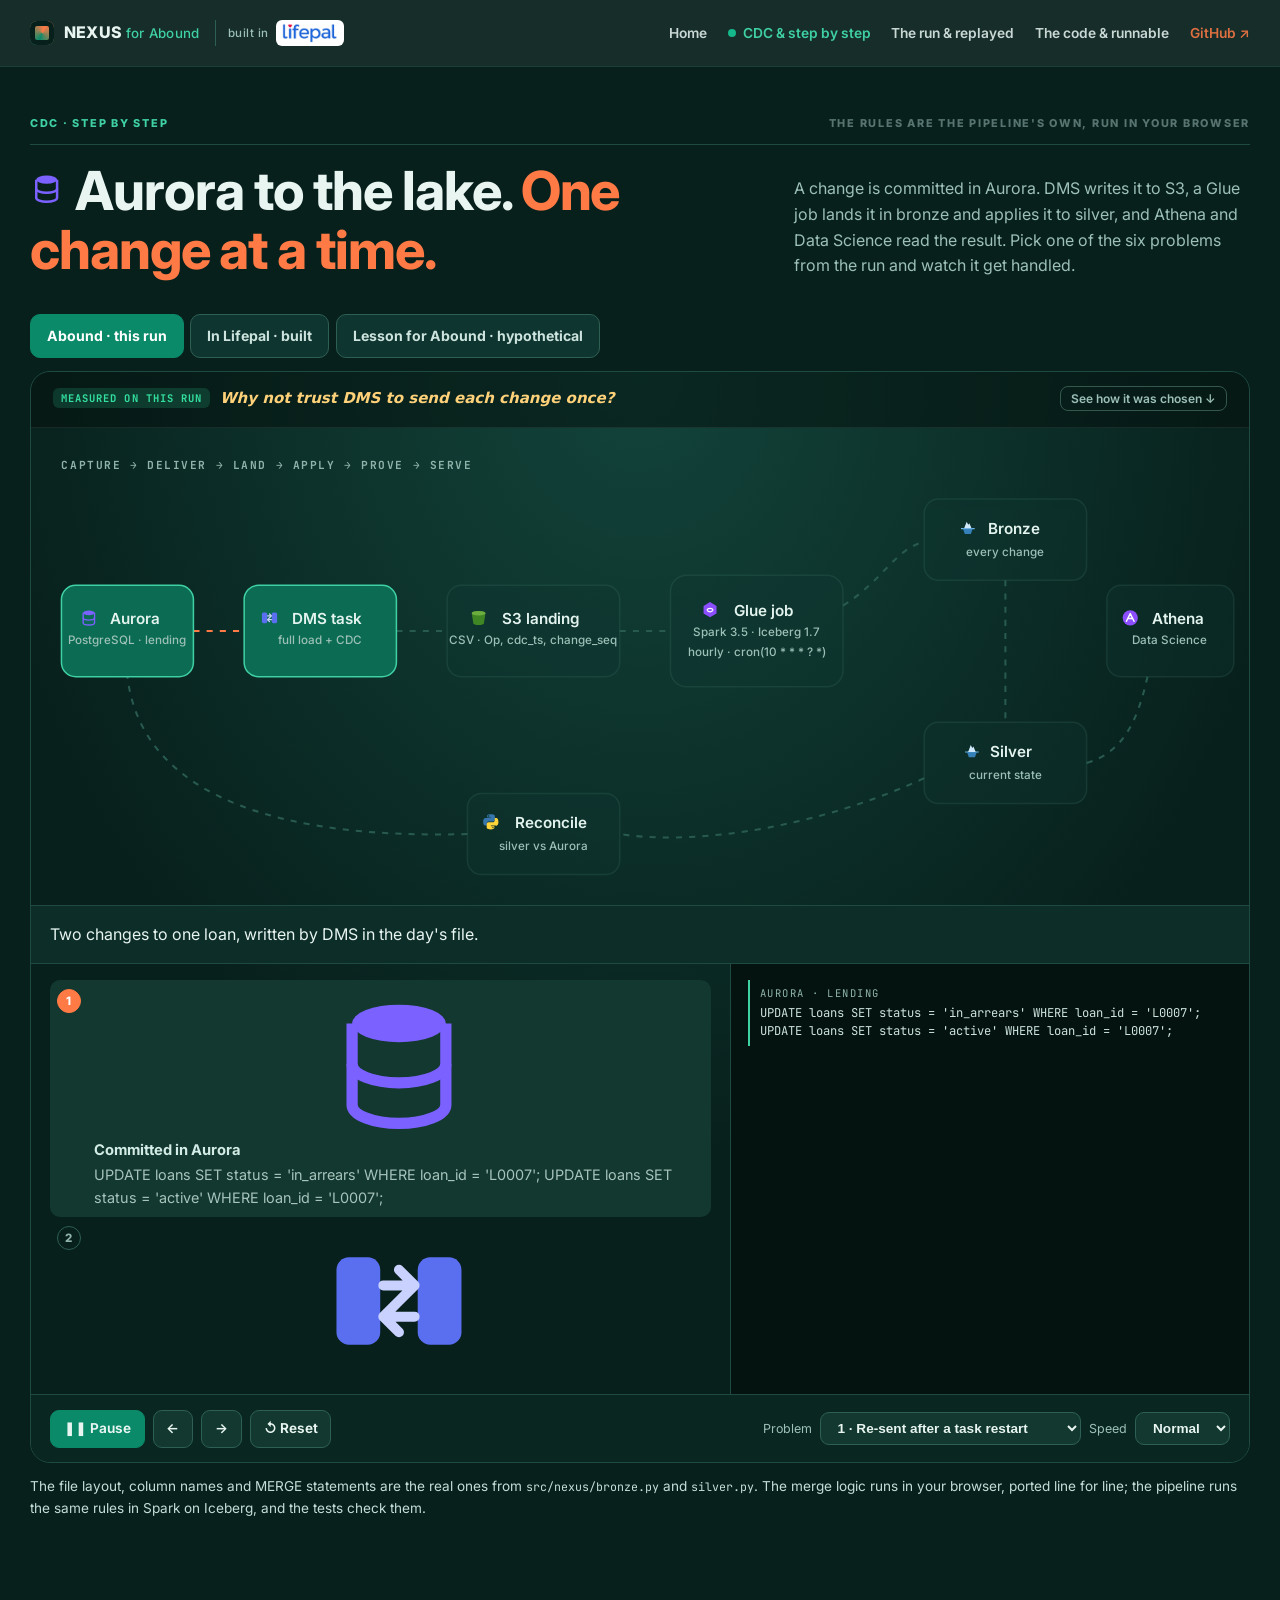
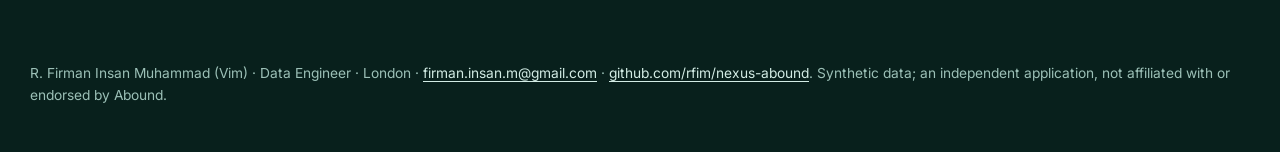
==== commit 0aa54d85: "Decision panel and tech icons, as on the Tripadvisor site CDC: each of the six problems gets a 'How " ====
--- a/cdc.html
+++ b/cdc.html
@@ -8,8 +8,8 @@
 <link rel="icon" href="assets/favicon.svg" type="image/svg+xml">
 <link rel="preconnect" href="https://fonts.googleapis.com"><link rel="preconnect" href="https://fonts.gstatic.com" crossorigin>
 <link href="https://fonts.googleapis.com/css2?family=Inter:wght@300;400;500;600;700;800&family=JetBrains+Mono:wght@400;600&display=swap" rel="stylesheet">
-<link rel="stylesheet" href="assets/site.css">
-<link rel="stylesheet" href="assets/abound.css">
+<link rel="stylesheet" href="assets/site.css?v=a2">
+<link rel="stylesheet" href="assets/abound.css?v=a2">
 </head>
 <body>
 <a class="skip" href="#main">Skip to content</a>
@@ -36,6 +36,7 @@
       <button role="tab" aria-selected="false" data-view="lesson">Lesson for Abound · hypothetical</button>
     </div>
     <div class="stage" id="stage" data-view="abound">
+      <div class="choice" id="choice" hidden aria-live="polite"></div>
       <div class="svgwrap"><svg viewBox="0 0 1200 470" role="img" aria-labelledby="stage-title">
         <title id="stage-title">Aurora, the DMS task, the S3 landing, the Glue job, the bronze and silver Iceberg tables, Athena and the reconciliation, connected by wires that light up as changes travel.</title>
         <defs>
@@ -52,22 +53,22 @@
         <path id="w-ra" class="wire" d="M430 400 C 260 405, 110 370, 95 245"/>
 
         <g class="node" id="n-aurora" transform="translate(30,155)"><rect width="130" height="90" rx="14"/>
-          <text x="65" y="38" text-anchor="middle">Aurora</text><text class="sm" x="65" y="58" text-anchor="middle">PostgreSQL · lending</text></g>
+          <use href="#ti-aurora" x="18" y="23" width="18" height="18"/><text x="72" y="38" text-anchor="middle">Aurora</text><text class="sm" x="65" y="58" text-anchor="middle">PostgreSQL · lending</text></g>
         <g class="node off" id="n-dms" transform="translate(210,155)"><rect width="150" height="90" rx="14"/>
-          <text x="75" y="38" text-anchor="middle">DMS task</text><text class="sm" x="75" y="58" text-anchor="middle">full load + CDC</text></g>
+          <use href="#ti-dms" x="16" y="23" width="18" height="18"/><text x="82" y="38" text-anchor="middle">DMS task</text><text class="sm" x="75" y="58" text-anchor="middle">full load + CDC</text></g>
         <g class="node off" id="n-s3" transform="translate(410,155)"><rect width="170" height="90" rx="14"/>
-          <text x="85" y="38" text-anchor="middle">S3 landing</text><text class="sm" x="85" y="58" text-anchor="middle" id="s3-label">CSV · Op, cdc_ts, change_seq</text></g>
+          <use href="#ti-s3" x="22" y="23" width="18" height="18"/><text x="92" y="38" text-anchor="middle">S3 landing</text><text class="sm" x="85" y="58" text-anchor="middle" id="s3-label">CSV · Op, cdc_ts, change_seq</text></g>
         <g class="node off" id="n-glue" transform="translate(630,145)"><rect width="170" height="110" rx="16"/>
-          <text x="85" y="40" text-anchor="middle">Glue job</text><text class="sm" x="85" y="60" text-anchor="middle">Spark 3.5 · Iceberg 1.7</text>
+          <use href="#ti-glue" x="30" y="25" width="18" height="18"/><text x="92" y="40" text-anchor="middle">Glue job</text><text class="sm" x="85" y="60" text-anchor="middle">Spark 3.5 · Iceberg 1.7</text>
           <text class="sm" x="85" y="80" text-anchor="middle">hourly · cron(10 * * * ? *)</text></g>
         <g class="node off" id="n-bronze" transform="translate(880,70)"><rect width="160" height="80" rx="14"/>
-          <text x="80" y="34" text-anchor="middle">Bronze</text><text class="sm" x="80" y="56" text-anchor="middle" id="bronze-n">every change</text></g>
+          <use href="#ti-iceberg" x="34" y="19" width="18" height="18"/><text x="88" y="34" text-anchor="middle">Bronze</text><text class="sm" x="80" y="56" text-anchor="middle" id="bronze-n">every change</text></g>
         <g class="node off" id="n-silver" transform="translate(880,290)"><rect width="160" height="80" rx="14"/>
-          <text x="80" y="34" text-anchor="middle">Silver</text><text class="sm" x="80" y="56" text-anchor="middle" id="silver-n">current state</text></g>
+          <use href="#ti-iceberg" x="38" y="19" width="18" height="18"/><text x="86" y="34" text-anchor="middle">Silver</text><text class="sm" x="80" y="56" text-anchor="middle" id="silver-n">current state</text></g>
         <g class="node off" id="n-ath" transform="translate(1060,155)"><rect width="125" height="90" rx="14"/>
-          <text x="62" y="38" text-anchor="middle">Athena</text><text class="sm" x="62" y="58" text-anchor="middle">Data Science</text></g>
+          <use href="#ti-athena" x="14" y="23" width="18" height="18"/><text x="70" y="38" text-anchor="middle">Athena</text><text class="sm" x="62" y="58" text-anchor="middle">Data Science</text></g>
         <g class="node off" id="n-recon" transform="translate(430,360)"><rect width="150" height="80" rx="14"/>
-          <text x="75" y="34" text-anchor="middle">Reconcile</text><text class="sm" x="75" y="56" text-anchor="middle">silver vs Aurora</text></g>
+          <use href="#ti-python" x="14" y="19" width="18" height="18"/><text x="82" y="34" text-anchor="middle">Reconcile</text><text class="sm" x="75" y="56" text-anchor="middle">silver vs Aurora</text></g>
         <text x="30" y="40" style="font:700 11px var(--mono);fill:#8fb3aa;letter-spacing:.14em">CAPTURE → DELIVER → LAND → APPLY → PROVE → SERVE</text>
         <circle id="packet" class="packet" r="11" fill="url(#pk)" cx="-50" cy="-50"/>
         <text id="x-mark" x="505" y="352" text-anchor="middle" font-size="54" font-weight="800" fill="#ff7a45" opacity="0">✕</text>
@@ -96,6 +97,8 @@
 <footer><div class="shell">
   <p>R. Firman Insan Muhammad (Vim) · Data Engineer · London · <a href="mailto:firman.insan.m@gmail.com">firman.insan.m@gmail.com</a> · <a href="https://github.com/rfim/nexus-abound">github.com/rfim/nexus-abound</a>. Synthetic data; an independent application, not affiliated with or endorsed by Abound.</p>
 </div></footer>
-<script src="assets/common.js"></script>
-<script src="assets/cdc.js"></script>
+<script src="assets/common.js?v=a2"></script>
+<script src="assets/choice.js?v=a2"></script>
+<script src="assets/cdc.js?v=a2"></script>
+<script src="assets/icons.js?v=a2"></script>
 </body></html>
--- a/assets/abound.css
+++ b/assets/abound.css
@@ -38,3 +38,49 @@
   .site-header nav::-webkit-scrollbar{display:none}
   .site-header nav a{white-space:nowrap}
 }
+
+/* "How it was chosen" under each step (assets/choice.js) */
+.choice{margin:0;padding:14px 22px 16px;background:rgba(4,18,14,.55)}
+.choice[hidden]{display:none}
+
+.ch-tag{font:700 10.5px "JetBrains Mono",ui-monospace,monospace;letter-spacing:.1em;text-transform:uppercase;padding:3px 8px;border-radius:6px}
+.ch-tag.m{background:rgba(52,224,161,.16);color:#34e0a1}.ch-tag.d{background:rgba(255,210,122,.14);color:#ffd27a}
+.ch-q{font:600 15px Inter,system-ui,sans-serif;color:#d3e2dc}
+.ch-bars{display:grid;gap:6px;max-width:860px}
+.ch-row{display:grid;grid-template-columns:minmax(120px,240px) minmax(60px,1fr) minmax(70px,auto);gap:12px;align-items:center;font:500 13px Inter,system-ui,sans-serif;color:#b9cfc7}
+.ch-track{height:12px;border-radius:6px;background:rgba(255,255,255,.05);overflow:hidden}
+.ch-track i{display:block;height:100%;border-radius:6px;background:#4c6e61;transition:width .5s ease}
+.ch-row.pick{color:#d3e2dc;font-weight:700}.ch-row.pick .ch-track i{background:#2fb487}
+.ch-row.pick .ch-l::after{content:"  ✓ chosen";color:#34e0a1;font-size:11px}
+.ch-v{font:600 12.5px "JetBrains Mono",ui-monospace,monospace;color:inherit;white-space:nowrap}
+.ch-v small{display:block;font:500 10.5px Inter,system-ui,sans-serif;color:#7f9c92}
+.ch-unit{margin-top:6px;font:500 11px "JetBrains Mono",ui-monospace,monospace;color:#7f9c92}
+.ch-mx{border-collapse:collapse;font:500 13px Inter,system-ui,sans-serif;color:#b9cfc7;max-width:100%}
+.ch-mx th{font:600 11px Inter,system-ui,sans-serif;color:#9cc0b7;padding:4px 12px;text-align:center;vertical-align:bottom}
+.ch-mx td{padding:5px 12px;border-top:1px solid rgba(255,255,255,.06);text-align:center}
+.ch-mx td:first-child{text-align:left}
+.ch-mx tr.pick td{background:rgba(52,224,161,.07);color:#d3e2dc;font-weight:700}
+.ch-mx tr.pick td:first-child::after{content:"  ✓ chosen";color:#34e0a1;font-size:11px}
+.ch-mx b.y{color:#34e0a1}.ch-mx b.n{color:#ff7a6b}.ch-mx b.h{color:#ffd27a}
+.ch-why{margin:10px 0 0;font:500 13.5px/1.5 Inter,system-ui,sans-serif;color:#cfe3db;max-width:860px}
+@media (max-width:640px){.choice{padding:12px 14px}.ch-row{grid-template-columns:1fr auto}.ch-track{grid-column:1/-1;grid-row:2}.ch-mx{display:block;overflow-x:auto}}
+.choice{border-top:0;border-bottom:1px solid rgba(255,255,255,.07)}
+.ch-box>summary{list-style:none;display:flex;flex-wrap:wrap;align-items:center;gap:10px;cursor:pointer}
+.ch-box>summary::-webkit-details-marker{display:none}
+.ch-box[open]>summary{margin-bottom:10px}
+.ch-toggle{margin-left:auto;font:600 12px Inter,system-ui,sans-serif;color:#9cc0b7;border:1px solid #34584b;border-radius:8px;padding:4px 10px;white-space:nowrap}
+.ch-box>summary:hover .ch-toggle{color:#d3e2dc;border-color:#34e0a1}
+.ch-box:not([open]) .ch-when-open,.ch-box[open] .ch-when-closed{display:none}
+.ch-box:not([open]) .ch-q{font-style:italic;color:#ffd27a}
+.choice details.ch-box{background:transparent;border:0;border-radius:0;padding:0;margin:0;box-shadow:none;color:inherit}
+.choice details.ch-box>summary{background:transparent;padding:0;color:inherit}
+#choice details,#choice details[open],#choice summary{background:transparent !important;border:0 !important;box-shadow:none !important}
+.ch-body{display:grid;grid-template-columns:minmax(0,1fr) 260px;gap:22px;align-items:start}
+.ch-main{min-width:0}
+.ch-model{margin:0;border:1px solid rgba(255,255,255,.07);border-radius:12px;padding:6px 6px 8px;background:rgba(255,255,255,.02)}
+.ch-model svg{display:block;width:100%;height:auto}
+.ch-model figcaption{font:600 10.5px "JetBrains Mono",ui-monospace,monospace;color:#7f9c92;text-align:center;margin-top:2px}
+.ch-n{display:inline-grid;place-items:center;width:17px;height:17px;margin-right:7px;border-radius:50%;background:#4c6e61;color:#081713;font:800 10px Inter,system-ui,sans-serif;font-style:normal;vertical-align:1px}
+.ch-row.pick .ch-n,.ch-mx tr.pick .ch-n{background:#2fb487}
+@media (max-width:820px){.ch-body{grid-template-columns:1fr}.ch-model{max-width:320px}}
+.ch-mx,.ch-mx tr,.ch-mx th,.ch-mx td{border-color:rgba(255,255,255,.06) !important;border-left:0 !important;border-right:0 !important;border-bottom:0 !important}
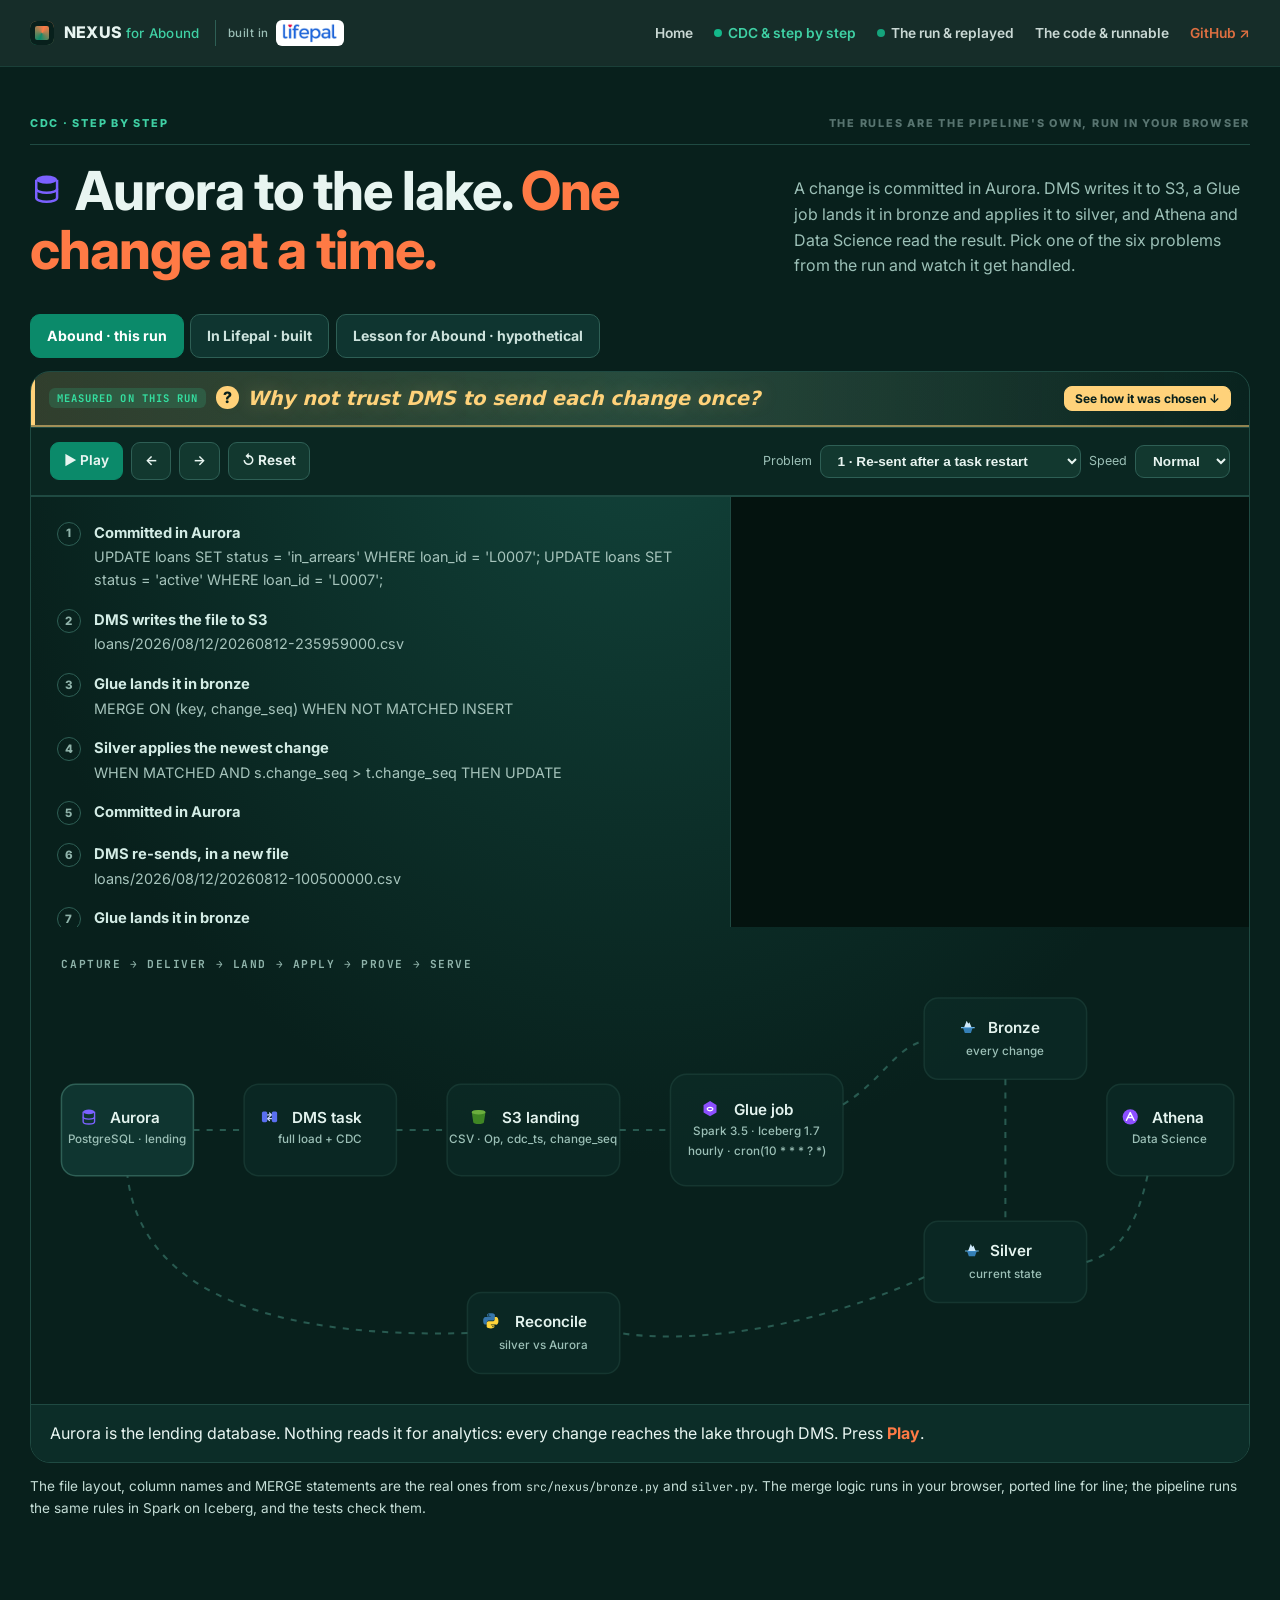
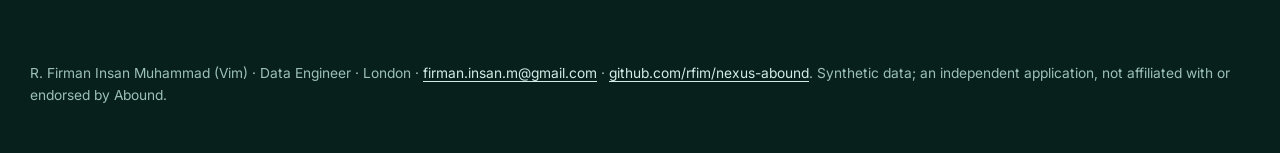
==== commit 73c8c6ec: "Questions stand out; CDC controls under the question; two live dots - The step's question sits in a " ====
--- a/cdc.html
+++ b/cdc.html
@@ -18,7 +18,7 @@
   <nav aria-label="Primary">
     <a href="index.html" class="keep">Home</a>
     <a href="cdc.html" aria-current="page" class="keep"><span class="live" aria-hidden="true"></span>CDC &amp; step by step</a>
-    <a href="orchestrator.html" class="keep">The run &amp; replayed</a>
+    <a href="orchestrator.html" class="keep"><span class="live" aria-hidden="true"></span>The run &amp; replayed</a>
     <a href="run.html" class="keep">The code &amp; runnable</a>
     <a href="https://github.com/rfim/nexus-abound" class="nav-code keep">GitHub ↗</a>
   </nav>
@@ -37,6 +37,21 @@
     </div>
     <div class="stage" id="stage" data-view="abound">
       <div class="choice" id="choice" hidden aria-live="polite"></div>
+      <div class="controls top">
+        <button class="primary" id="play">▶ Play</button>
+        <button id="prev" aria-label="Previous step">←</button>
+        <button id="next" aria-label="Next step">→</button>
+        <button id="reset">↺ Reset</button>
+        <span class="grow"></span>
+        <label for="scenario">Problem</label>
+        <select id="scenario"></select>
+        <label for="speed">Speed</label>
+        <select id="speed"><option value="1.6">Slow</option><option value="1" selected>Normal</option><option value=".55">Fast</option></select>
+      </div>
+      <div class="stage-ui">
+        <ol class="steps-list no-ti" id="steps"></ol>
+        <div class="wirelog" id="wirelog" aria-label="SQL, files and merge results"></div>
+      </div>
       <div class="svgwrap"><svg viewBox="0 0 1200 470" role="img" aria-labelledby="stage-title">
         <title id="stage-title">Aurora, the DMS task, the S3 landing, the Glue job, the bronze and silver Iceberg tables, Athena and the reconciliation, connected by wires that light up as changes travel.</title>
         <defs>
@@ -74,21 +89,6 @@
         <text id="x-mark" x="505" y="352" text-anchor="middle" font-size="54" font-weight="800" fill="#ff7a45" opacity="0">✕</text>
       </svg></div>
       <div class="caption" id="caption" aria-live="polite">Press <b>Play</b>.</div>
-      <div class="stage-ui">
-        <ol class="steps-list" id="steps"></ol>
-        <div class="wirelog" id="wirelog" aria-label="SQL, files and merge results"></div>
-      </div>
-      <div class="controls">
-        <button class="primary" id="play">▶ Play</button>
-        <button id="prev" aria-label="Previous step">←</button>
-        <button id="next" aria-label="Next step">→</button>
-        <button id="reset">↺ Reset</button>
-        <span class="grow"></span>
-        <label for="scenario">Problem</label>
-        <select id="scenario"></select>
-        <label for="speed">Speed</label>
-        <select id="speed"><option value="1.6">Slow</option><option value="1" selected>Normal</option><option value=".55">Fast</option></select>
-      </div>
     </div>
     <p style="font-size:.85rem;margin-top:.8rem">The file layout, column names and MERGE statements are the real ones from <code>src/nexus/bronze.py</code> and <code>silver.py</code>. The merge logic runs in your browser, ported line for line; the pipeline runs the same rules in Spark on Iceberg, and the tests check them.</p>
   </div>
--- a/assets/abound.css
+++ b/assets/abound.css
@@ -27,7 +27,7 @@
 .badge-x{transition:opacity .3s}
 .section.dark .card.light{background:#fff;color:var(--ink)}
 .section.dark .card.light p,.section.dark .card.light li{color:var(--ink2)}
-.section.dark pre:not(.CodeMirror-line):not(.console){background:#04130f;border:1px solid #1f4a42}
+.section.dark pre:not(.CodeMirror-line):not(.console):not(.term){background:#04130f;border:1px solid #1f4a42}
 
 /* header on phones: brand on one line, the four links as one scrollable row */
 @media (max-width:720px){
@@ -84,3 +84,34 @@
 .ch-row.pick .ch-n,.ch-mx tr.pick .ch-n{background:#2fb487}
 @media (max-width:820px){.ch-body{grid-template-columns:1fr}.ch-model{max-width:320px}}
 .ch-mx,.ch-mx tr,.ch-mx th,.ch-mx td{border-color:rgba(255,255,255,.06) !important;border-left:0 !important;border-right:0 !important;border-bottom:0 !important}
+
+/* terminal panel under a stage, as on NEXUS for Tripadvisor */
+.term-wrap{border-top:1px solid #1f4a42;background:#030c09;min-width:0}
+.term-bar{display:flex;align-items:center;gap:.8rem;flex-wrap:wrap;padding:.45rem .9rem;background:#0a1d17;border-bottom:1px solid #1f4a42;color:#9cc0b7;font:600 .76rem var(--mono)}
+.window-dots{display:inline-flex;gap:5px}.window-dots i{width:9px;height:9px;border-radius:50%;background:#ff5f57}.window-dots i:nth-child(2){background:#febc2e}.window-dots i:nth-child(3){background:#28c840}
+#term-tabs{display:flex;gap:4px}
+#term-tabs button{border:1px solid #2e5f55;background:none;color:#9cc0b7;border-radius:7px;padding:.22rem .6rem;font:600 .74rem var(--mono)}
+#term-tabs button.on{background:var(--pink);border-color:var(--pink);color:#fff}
+.term-note{margin-left:auto;font-weight:400;font-size:.68rem;color:#6f8f87}
+.section.dark pre.term{margin:0;border:0;border-radius:0;background:#030c09;color:#cfe3db;font:400 .76rem/1.55 var(--mono);padding:.8rem 1rem;max-height:320px;min-height:160px;overflow:auto;white-space:pre-wrap;overflow-wrap:anywhere}
+.term i{font-style:normal;color:#4f6f67}
+.t-cmd{color:#34e0a1;font-weight:600}.t-dim{color:#6f8f87}.t-err{color:#ff8a7a}.t-ok{color:#9be7c4}
+.t-hit{color:#fff;background:rgba(255,122,69,.2);display:inline-block;width:100%}
+.controls label select{margin-left:.3rem}
+/* controls and terminal at the top of a stage, under the question */
+.stage .controls.top{border-top:1px solid #1f4a42;border-bottom:1px solid #1f4a42}
+.stage .controls.top + .term-wrap{border-top:0;border-bottom:1px solid #1f4a42}
+/* the stage makes its diagram svg full width; technology icons inside it keep their text size */
+.stage svg.ti{display:inline-block;width:1.05em;height:1.05em;vertical-align:-.17em}
+
+/* the step's question: the first thing you see on a stage */
+.choice{background:linear-gradient(90deg,rgba(255,210,122,.16),rgba(255,122,69,.08) 60%,transparent);border-bottom:2px solid rgba(255,210,122,.55)!important;
+  box-shadow:inset 4px 0 0 #ffd27a;padding:14px 18px!important}
+.choice .ch-box:not([open]) .ch-q{font:700 italic 1.22rem/1.3 Inter,system-ui,sans-serif;color:#ffd27a;text-shadow:0 0 18px rgba(255,210,122,.25)}
+.choice .ch-box:not([open]) .ch-q::before{content:"?";display:inline-grid;place-items:center;width:1.45em;height:1.45em;margin-right:.55em;border-radius:50%;
+  background:#ffd27a;color:#08201c;font:800 normal .8em Inter,system-ui,sans-serif;vertical-align:.12em;animation:askpulse 2.2s ease-in-out infinite}
+.choice .ch-box[open] .ch-q{font-size:1.05rem;color:#fff}
+.choice .ch-toggle{background:#ffd27a;color:#08201c!important;border-color:#ffd27a!important;font-weight:700}
+.choice .ch-box>summary:hover .ch-toggle{background:#ffe2a6}
+@keyframes askpulse{0%,100%{box-shadow:0 0 0 0 rgba(255,210,122,.55)}60%{box-shadow:0 0 0 8px rgba(255,210,122,0)}}
+@media (prefers-reduced-motion:reduce){.choice .ch-box:not([open]) .ch-q::before{animation:none}}
